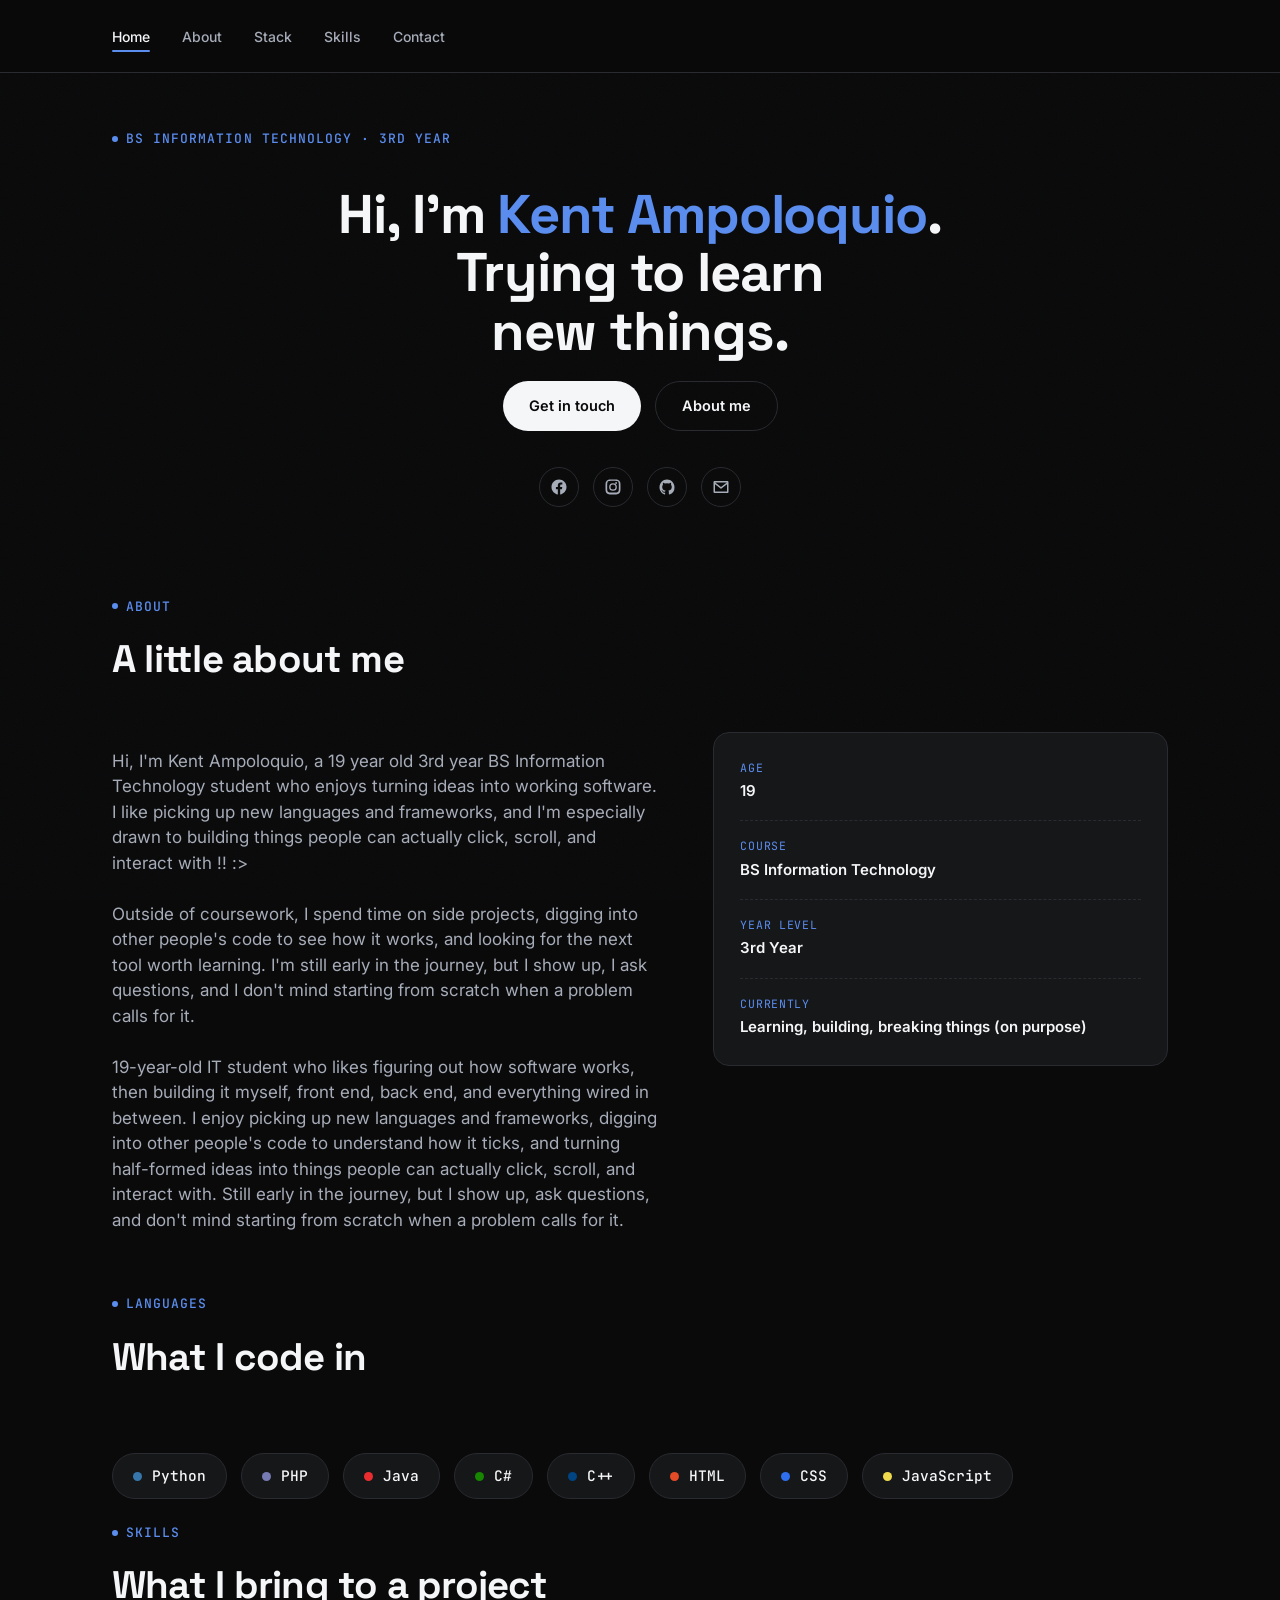
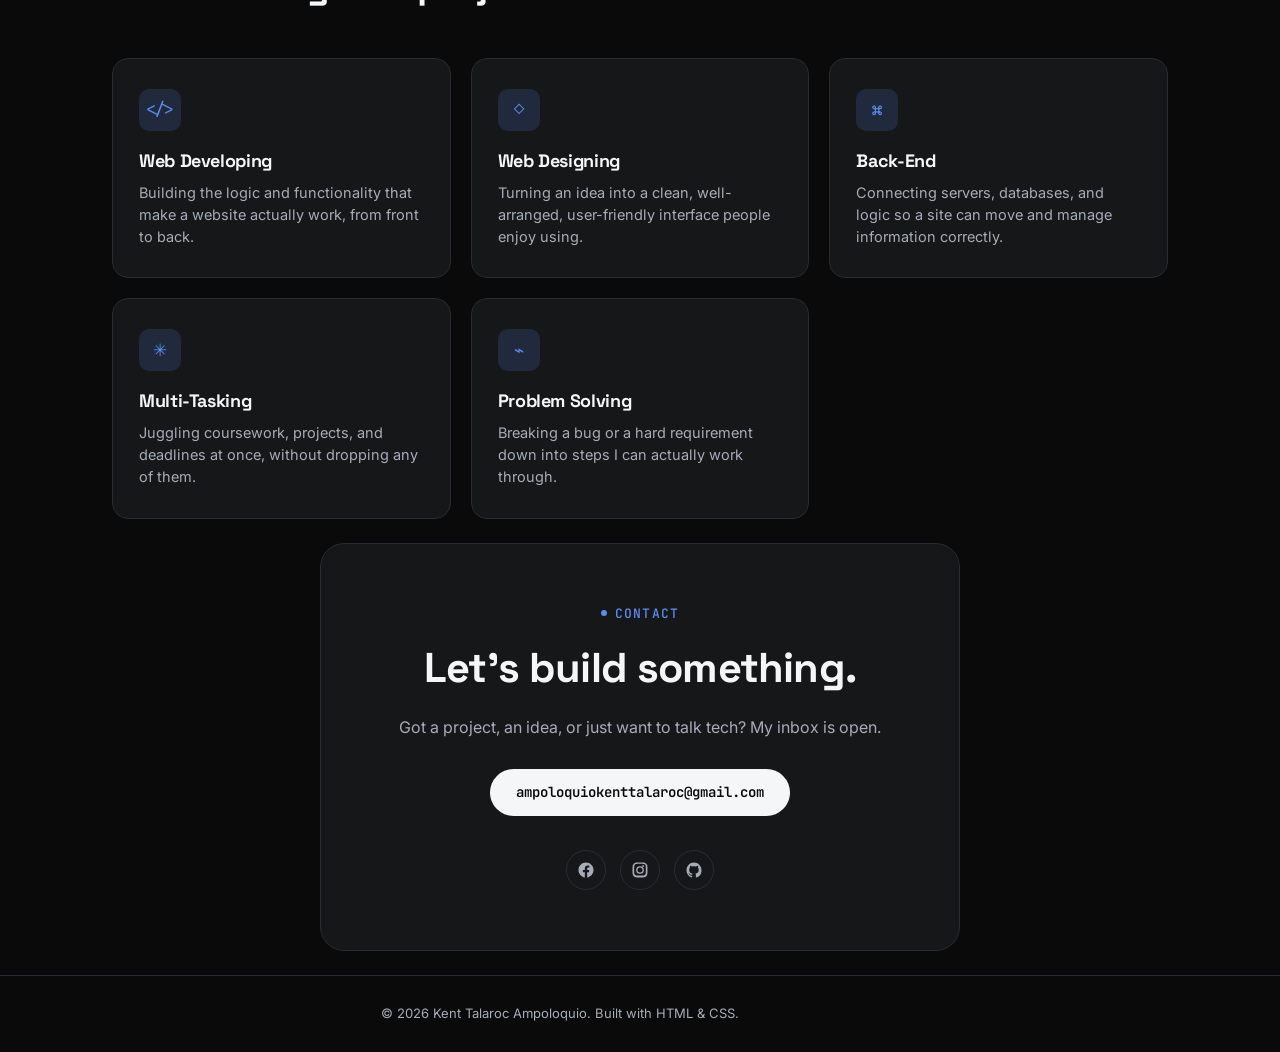
==== index.html @ 151f521d "Add files via upload" ====
<!doctype html>  
<html lang="en">
  <head>
    <meta charset="UTF-8" />
    <meta name="viewport" content="width=device-width, initial-scale=1.0" />
    <title>Portfolio</title>
    <link rel="preconnect" href="https://fonts.googleapis.com" />
    <link rel="preconnect" href="https://fonts.gstatic.com" crossorigin />
    <link
      href="https://fonts.googleapis.com/css2?family=Space+Grotesk:wght@400;500;600;700&family=Inter:wght@400;500;600&family=JetBrains+Mono:wght@400;500;600&display=swap"
      rel="stylesheet"
    />
    <link rel="stylesheet" href="styles.css"/>
  </head>
  <body>
    <div class="noise-overlay"></div>

    <header class="site-header">
      <nav class="nav container">
        <ul class="nav-links">
          <li><a href="#home">Home</a></li>
          <li><a href="#about">About</a></li>
          <li><a href="#stack">Stack</a></li>
          <li><a href="#skills">Skills</a></li>
          <li><a href="#contact">Contact</a></li>
        </ul>
      </nav>
    </header>

    <main>
      <section id="home" class="hero container">
        <p class="eyebrow hero-eyebrow">
          <span class="dot"></span> BS Information Technology · 3rd Year
        </p>
        <div class="hero-text reveal">
          <h1>
            Hi, I'm <span class="accent">Kent Ampoloquio</span>.<br />Trying to
            learn<br />new things.
          </h1>
          <div class="hero-actions">
            <a href="#contact" class="btn btn-primary">Get in touch</a>
            <a href="#about" class="btn btn-ghost">About me</a>
          </div>

          <div class="social-row">
            <a
              href="https://www.facebook.com/kent.talaroc.ampoloquio"
              target="_blank"
              rel="noopener"
              aria-label="Facebook"
              class="social-icon"
            >
              <svg viewBox="0 0 24 24" fill="currentColor">
                <path
                  d="M22 12.06C22 6.5 17.52 2 12 2S2 6.5 2 12.06c0 5.02 3.66 9.18 8.44 9.94v-7.03H7.9v-2.91h2.54V9.85c0-2.51 1.49-3.9 3.77-3.9 1.09 0 2.24.2 2.24.2v2.46h-1.26c-1.24 0-1.63.78-1.63 1.57v1.88h2.78l-.45 2.91h-2.33V22c4.78-.76 8.44-4.92 8.44-9.94z"
                />
              </svg>
            </a>
            <a
              href="https://www.instagram.com/ryuu_kxn/"
              target="_blank"
              rel="noopener"
              aria-label="Instagram"
              class="social-icon"
            >
              <svg viewBox="0 0 24 24" fill="currentColor">
                <path
                  d="M12 2c2.72 0 3.06.01 4.12.06 1.06.05 1.79.22 2.43.47.65.25 1.2.6 1.75 1.15.5.5.85 1.05 1.15 1.75.25.64.42 1.37.47 2.43.05 1.06.06 1.4.06 4.12s-.01 3.06-.06 4.12c-.05 1.06-.22 1.79-.47 2.43a4.9 4.9 0 01-1.15 1.75 4.9 4.9 0 01-1.75 1.15c-.64.25-1.37.42-2.43.47-1.06.05-1.4.06-4.12.06s-3.06-.01-4.12-.06c-1.06-.05-1.79-.22-2.43-.47a4.9 4.9 0 01-1.75-1.15 4.9 4.9 0 01-1.15-1.75c-.25-.64-.42-1.37-.47-2.43C2.01 15.06 2 14.72 2 12s.01-3.06.06-4.12c.05-1.06.22-1.79.47-2.43.25-.65.6-1.2 1.15-1.75A4.9 4.9 0 015.43 2.55c.64-.25 1.37-.42 2.43-.47C8.94 2.01 9.28 2 12 2zm0 1.8c-2.67 0-2.99.01-4.04.06-.87.04-1.34.18-1.65.3-.42.16-.72.36-1.03.67-.31.31-.51.61-.67 1.03-.12.31-.26.78-.3 1.65-.05 1.05-.06 1.37-.06 4.04s.01 2.99.06 4.04c.04.87.18 1.34.3 1.65.16.42.36.72.67 1.03.31.31.61.51 1.03.67.31.12.78.26 1.65.3 1.05.05 1.37.06 4.04.06s2.99-.01 4.04-.06c.87-.04 1.34-.18 1.65-.3.42-.16.72-.36 1.03-.67.31-.31.51-.61.67-1.03.12-.31.26-.78.3-1.65.05-1.05.06-1.37.06-4.04s-.01-2.99-.06-4.04c-.04-.87-.18-1.34-.3-1.65a2.78 2.78 0 00-.67-1.03 2.78 2.78 0 00-1.03-.67c-.31-.12-.78-.26-1.65-.3-1.05-.05-1.37-.06-4.04-.06zm0 3.05a5.15 5.15 0 110 10.3 5.15 5.15 0 010-10.3zm0 1.8a3.35 3.35 0 100 6.7 3.35 3.35 0 000-6.7zm5.35-1.99a1.2 1.2 0 11-2.4 0 1.2 1.2 0 012.4 0z"
                />
              </svg>
            </a>
            <a
              href="https://github.com/Kenttalarocampoloquio"
              target="_blank"
              rel="noopener"
              aria-label="GitHub"
              class="social-icon"
            >
              <svg viewBox="0 0 24 24" fill="currentColor">
                <path
                  d="M12 2C6.48 2 2 6.58 2 12.25c0 4.53 2.87 8.37 6.84 9.73.5.1.68-.22.68-.5 0-.24-.01-1.05-.01-1.9-2.78.62-3.37-1.21-3.37-1.21-.45-1.18-1.11-1.5-1.11-1.5-.9-.63.07-.62.07-.62 1 .07 1.53 1.05 1.53 1.05.89 1.56 2.34 1.11 2.91.85.09-.66.35-1.11.63-1.37-2.22-.26-4.56-1.14-4.56-5.06 0-1.12.39-2.03 1.03-2.74-.1-.26-.45-1.31.1-2.73 0 0 .84-.27 2.75 1.05a9.3 9.3 0 015 0c1.91-1.32 2.75-1.05 2.75-1.05.55 1.42.2 2.47.1 2.73.64.71 1.03 1.62 1.03 2.74 0 3.93-2.34 4.79-4.57 5.05.36.32.68.94.68 1.9 0 1.37-.01 2.48-.01 2.81 0 .28.18.61.69.5A10.03 10.03 0 0022 12.25C22 6.58 17.52 2 12 2z"
                />
              </svg>
            </a>
            <a
              href="mailto:ampoloquiokenttalaroc@gmail.com"
              aria-label="Email"
              class="social-icon"
            >
              <svg viewBox="0 0 24 24" fill="currentColor">
                <path
                  d="M2 5.5C2 4.67 2.67 4 3.5 4h17c.83 0 1.5.67 1.5 1.5v13c0 .83-.67 1.5-1.5 1.5h-17A1.5 1.5 0 012 18.5v-13zm2.2.5l7.8 5.98L19.8 6H4.2zM20 8.3l-7.4 5.68a1 1 0 01-1.2 0L4 8.3V18h16V8.3z"
                />
              </svg>
            </a>
          </div>
        </div>

      </section>
      <section id="about" class="about container">
        <div class="section-head reveal">
          <p class="eyebrow"><span class="dot"></span> About</p>
          <h2>A little about me</h2>
        </div>
        <div class="about-grid">
          <p class="about-text reveal">
            Hi, I'm Kent Ampoloquio, a 19 year old 3rd year BS Information
            Technology student who enjoys turning ideas into working software. I
            like picking up new languages and frameworks, and I'm especially
            drawn to building things people can actually click, scroll, and
            interact with !! :>
            <br /><br />
            Outside of coursework, I spend time on side projects, digging into
            other people's code to see how it works, and looking for the next
            tool worth learning. I'm still early in the journey, but I show up,
            I ask questions, and I don't mind starting from scratch when a
            problem calls for it.
            <br /><br />
            19-year-old IT student who likes figuring out how software
            works, then building it myself, front end, back end, and
            everything wired in between. I enjoy picking up new languages
            and frameworks, digging into other people's code to understand
            how it ticks, and turning half-formed ideas into things people
            can actually click, scroll, and interact with. Still early in
            the journey, but I show up, ask questions, and don't mind
            starting from scratch when a problem calls for it.
          </p>
          <div class="about-facts reveal" style="--delay: 0.1s">
            <div class="fact">
              <span class="fact-label">Age</span>
              <span class="fact-value">19</span>
            </div>
            <div class="fact">
              <span class="fact-label">Course</span>
              <span class="fact-value">BS Information Technology</span>
            </div>
            <div class="fact">
              <span class="fact-label">Year level</span>
              <span class="fact-value">3rd Year</span>
            </div>
            <div class="fact">
              <span class="fact-label">Currently</span>
              <span class="fact-value"
                >Learning, building, breaking things (on purpose)</span
              >
            </div>
          </div>
        </div>
      </section>
      <section id="stack" class="stack container">
        <div class="section-head reveal"><br>
          <p class="eyebrow"><span class="dot"></span> Languages</p>
          <h2>What I code in</h2><br>
        </div>
        <div class="tag-grid reveal">
          <span class="lang-tag" style="--lc: #3776ab"><i></i>Python</span>
          <span class="lang-tag" style="--lc: #777bb4"><i></i>PHP</span>
          <span class="lang-tag" style="--lc: #ea2d2e"><i></i>Java</span>
          <span class="lang-tag" style="--lc: #178600"><i></i>C#</span>
          <span class="lang-tag" style="--lc: #004482"><i></i>C++</span>
          <span class="lang-tag" style="--lc: #e34c26"><i></i>HTML</span>
          <span class="lang-tag" style="--lc: #2f6fed"><i></i>CSS</span>
          <span class="lang-tag" style="--lc: #f0db4f"><i></i>JavaScript</span>
        </div>
        <br />
      </section>
      <section id="skills" class="skills container">
        <div class="section-head reveal">
          <p class="eyebrow"><span class="dot"></span> Skills</p>
          <h2>What I bring to a project</h2>
        </div>
        <div class="skills-grid">
          <div class="skill-card reveal">
            <span class="skill-tag">&lt;/&gt;</span>
            <h3>Web Developing</h3>
            <p>
              Building the logic and functionality that make a website actually
              work, from front to back.
            </p>
          </div>
          <div class="skill-card reveal" style="--delay: 0.05s">
            <span class="skill-tag">◇</span>
            <h3>Web Designing</h3>
            <p>
              Turning an idea into a clean, well-arranged, user-friendly
              interface people enjoy using.
            </p>
          </div>
          <div class="skill-card reveal" style="--delay: 0.1s">
            <span class="skill-tag">⌘</span>
            <h3>Back-End</h3>
            <p>
              Connecting servers, databases, and logic so a site can move and
              manage information correctly.
            </p>
          </div>
          <div class="skill-card reveal" style="--delay: 0.15s">
            <span class="skill-tag">✳</span>
            <h3>Multi-Tasking</h3>
            <p>
              Juggling coursework, projects, and deadlines at once, without
              dropping any of them.
            </p>
          </div>
          <div class="skill-card reveal" style="--delay: 0.2s">
            <span class="skill-tag">⌁</span>
            <h3>Problem Solving</h3>
            <p>
              Breaking a bug or a hard requirement down into steps I can
              actually work through.
            </p>
          </div>
        </div>
      </section>
      <br />
      <section id="contact" class="contact container">
        <div class="contact-card reveal">
          <p class="eyebrow"><span class="dot"></span> Contact</p>
          <h2>Let's build something.</h2>
          <p class="contact-sub">
            Got a project, an idea, or just want to talk tech? My inbox is open.
          </p>
          <a
            href="mailto:ampoloquiokenttalaroc@gmail.com"
            class="btn btn-primary email-btn"
            >ampoloquiokenttalaroc@gmail.com</a
          >
          <div class="social-row center">
            <a
              href="https://www.facebook.com/kent.talaroc.ampoloquio"
              target="_blank"
              rel="noopener"
              aria-label="Facebook"
              class="social-icon"
            >
              <svg viewBox="0 0 24 24" fill="currentColor">
                <path
                  d="M22 12.06C22 6.5 17.52 2 12 2S2 6.5 2 12.06c0 5.02 3.66 9.18 8.44 9.94v-7.03H7.9v-2.91h2.54V9.85c0-2.51 1.49-3.9 3.77-3.9 1.09 0 2.24.2 2.24.2v2.46h-1.26c-1.24 0-1.63.78-1.63 1.57v1.88h2.78l-.45 2.91h-2.33V22c4.78-.76 8.44-4.92 8.44-9.94z"
                />
              </svg>
            </a>
            <a
              href="https://www.instagram.com/ryuu_kxn/"
              target="_blank"
              rel="noopener"
              aria-label="Instagram"
              class="social-icon"
            >
              <svg viewBox="0 0 24 24" fill="currentColor">
                <path
                  d="M12 2c2.72 0 3.06.01 4.12.06 1.06.05 1.79.22 2.43.47.65.25 1.2.6 1.75 1.15.5.5.85 1.05 1.15 1.75.25.64.42 1.37.47 2.43.05 1.06.06 1.4.06 4.12s-.01 3.06-.06 4.12c-.05 1.06-.22 1.79-.47 2.43a4.9 4.9 0 01-1.15 1.75 4.9 4.9 0 01-1.75 1.15c-.64.25-1.37.42-2.43.47-1.06.05-1.4.06-4.12.06s-3.06-.01-4.12-.06c-1.06-.05-1.79-.22-2.43-.47a4.9 4.9 0 01-1.75-1.15 4.9 4.9 0 01-1.15-1.75c-.25-.64-.42-1.37-.47-2.43C2.01 15.06 2 14.72 2 12s.01-3.06.06-4.12c.05-1.06.22-1.79.47-2.43.25-.65.6-1.2 1.15-1.75A4.9 4.9 0 015.43 2.55c.64-.25 1.37-.42 2.43-.47C8.94 2.01 9.28 2 12 2zm0 1.8c-2.67 0-2.99.01-4.04.06-.87.04-1.34.18-1.65.3-.42.16-.72.36-1.03.67-.31.31-.51.61-.67 1.03-.12.31-.26.78-.3 1.65-.05 1.05-.06 1.37-.06 4.04s.01 2.99.06 4.04c.04.87.18 1.34.3 1.65.16.42.36.72.67 1.03.31.31.61.51 1.03.67.31.12.78.26 1.65.3 1.05.05 1.37.06 4.04.06s2.99-.01 4.04-.06c.87-.04 1.34-.18 1.65-.3.42-.16.72-.36 1.03-.67.31-.31.51-.61.67-1.03.12-.31.26-.78.3-1.65.05-1.05.06-1.37.06-4.04s-.01-2.99-.06-4.04c-.04-.87-.18-1.34-.3-1.65a2.78 2.78 0 00-.67-1.03 2.78 2.78 0 00-1.03-.67c-.31-.12-.78-.26-1.65-.3-1.05-.05-1.37-.06-4.04-.06zm0 3.05a5.15 5.15 0 110 10.3 5.15 5.15 0 010-10.3zm0 1.8a3.35 3.35 0 100 6.7 3.35 3.35 0 000-6.7zm5.35-1.99a1.2 1.2 0 11-2.4 0 1.2 1.2 0 012.4 0z"
                />
              </svg>
            </a>
            <a
              href="https://github.com/Kenttalarocampoloquio"
              target="_blank"
              rel="noopener"
              aria-label="GitHub"
              class="social-icon"
            >
              <svg viewBox="0 0 24 24" fill="currentColor">
                <path
                  d="M12 2C6.48 2 2 6.58 2 12.25c0 4.53 2.87 8.37 6.84 9.73.5.1.68-.22.68-.5 0-.24-.01-1.05-.01-1.9-2.78.62-3.37-1.21-3.37-1.21-.45-1.18-1.11-1.5-1.11-1.5-.9-.63.07-.62.07-.62 1 .07 1.53 1.05 1.53 1.05.89 1.56 2.34 1.11 2.91.85.09-.66.35-1.11.63-1.37-2.22-.26-4.56-1.14-4.56-5.06 0-1.12.39-2.03 1.03-2.74-.1-.26-.45-1.31.1-2.73 0 0 .84-.27 2.75 1.05a9.3 9.3 0 015 0c1.91-1.32 2.75-1.05 2.75-1.05.55 1.42.2 2.47.1 2.73.64.71 1.03 1.62 1.03 2.74 0 3.93-2.34 4.79-4.57 5.05.36.32.68.94.68 1.9 0 1.37-.01 2.48-.01 2.81 0 .28.18.61.69.5A10.03 10.03 0 0022 12.25C22 6.58 17.52 2 12 2z"
                />
              </svg>
            </a>
          </div>
        </div>
      </section>
      <br />
    </main>

    <footer class="site-footer">
      <p class="container">
        &copy; 2026 Kent Talaroc Ampoloquio. Built with HTML &amp; CSS.
      </p>
    </footer>
    <script src="function.js"></script>
  </body>
</html>
---- styles.css ----
:root {
  --bg: #0a0a0b;
  --ink: #f5f6f8;
  --muted: #a6acb8;
  --line: #2a2b30;
  --panel: #161719;
  --accent: #5b8def;
  --accent-soft: rgba(91, 141, 239, 0.16);
  --green: #1f9d55;

  --font-display: 'Space Grotesk', sans-serif;
  --font-body: 'Inter', sans-serif;
  --font-mono: 'JetBrains Mono', monospace;

  --max-w: 1120px;
}

* {
  box-sizing: border-box;
}

html {
  scroll-behavior: smooth;
}

body {
  margin: 0;
  background: var(--bg);
  color: var(--ink);
  font-family: var(--font-body);
  line-height: 1.5;
  -webkit-font-smoothing: antialiased;
}

.container {
  max-width: var(--max-w);
  margin: 0 auto;
  padding: 0 32px;
}

img {
  max-width: 100%;
  display: block;
}

a {
  color: inherit;
  text-decoration: none;
}

h1,
h2,
h3 {
  font-family: var(--font-display);
  margin: 0;
  letter-spacing: -0.02em;
}

.accent {
  color: var(--accent);
}

.noise-overlay {
  position: fixed;
  inset: 0;
  pointer-events: none;
  z-index: 0;
  opacity: 0.02;
  background-image: url("data:image/svg+xml,%3Csvg xmlns='http://www.w3.org/2000/svg' width='120' height='120'%3E%3Cfilter id='n'%3E%3CfeTurbulence type='fractalNoise' baseFrequency='0.9' numOctaves='2' stitchTiles='stitch'/%3E%3C/filter%3E%3Crect width='100%25' height='100%25' filter='url(%23n)'/%3E%3C/svg%3E");
}

.eyebrow {
  display: flex;
  align-items: center;
  gap: 8px;
  font-family: var(--font-mono);
  font-size: 13px;
  text-transform: uppercase;
  letter-spacing: 0.08em;
  color: var(--accent);
  margin: 0 0 14px;
  font-weight: 500;
}

.eyebrow .dot {
  width: 6px;
  height: 6px;
  border-radius: 50%;
  background: var(--accent);
  display: inline-block;
}

.reveal {
  opacity: 0;
  transform: translateY(18px);
  transition: opacity .6s ease, transform .6s ease;
  transition-delay: var(--delay, 0s);
}

.reveal.in {
  opacity: 1;
  transform: translateY(0);
}

@media (prefers-reduced-motion: reduce) {
  .reveal {
    opacity: 1;
    transform: none;
    transition: none;
  }

  html {
    scroll-behavior: auto;
  }
}

.site-header {
  position: sticky;
  top: 0;
  z-index: 50;
  background: rgba(10, 10, 11, 0.85);
  backdrop-filter: blur(10px);
  border-bottom: 1px solid var(--line);
}

.nav {
  display: flex;
  align-items: center;
  justify-content: space-between;
  height: 72px;
}

.logo {
  font-family: var(--font-mono);
  font-weight: 600;
  font-size: 18px;
}

.logo-dot {
  color: var(--accent);
}

.nav-links {
  list-style: none;
  display: flex;
  gap: 32px;
  margin: 0;
  padding: 0;
}

.nav-links a {
  font-size: 14px;
  font-weight: 500;
  color: var(--muted);
  position: relative;
  padding: 6px 0;
  transition: color .2s ease;
}

.nav-links a:hover,
.nav-links a.active {
  color: var(--ink);
}

.nav-links a.active::after {
  content: "";
  position: absolute;
  left: 0;
  right: 0;
  bottom: -1px;
  height: 2px;
  background: var(--accent);
  border-radius: 2px;
}

.nav-cta {
  font-family: var(--font-mono);
  font-size: 13px;
  font-weight: 500;
  padding: 9px 18px;
  border: 1px solid var(--ink);
  border-radius: 100px;
  transition: background .2s ease, color .2s ease;
}

.nav-cta:hover {
  background: var(--ink);
  color: var(--bg);
}

@media (max-width: 780px) {
  .nav-links {
    display: none;
  }
}

.hero {
  display: flex;
  flex-direction: column;
  align-items: center;
  text-align: center;
  gap: 22px;
  padding: 56px 32px 90px;
  position: relative;
}

.hero-eyebrow {
  align-self: flex-start;
  text-align: left;
}

.hero .hero-actions,
.hero .social-row {
  justify-content: center;
}

.hero-text h1 {
  font-size: clamp(2.4rem, 5vw, 3.4rem);
  line-height: 1.08;
  margin-bottom: 20px;
}

.hero-sub {
  color: var(--muted);
  font-size: 17px;
  max-width: 460px;
  margin-bottom: 32px;
}

.hero-actions {
  display: flex;
  gap: 14px;
  margin-bottom: 36px;
}

.btn {
  display: inline-flex;
  align-items: center;
  justify-content: center;
  padding: 13px 26px;
  border-radius: 100px;
  font-weight: 600;
  font-size: 14.5px;
  transition: transform .2s ease, box-shadow .2s ease, background .2s ease;
}

.btn-primary {
  background: var(--ink);
  color: var(--bg);
}

.btn-primary:hover {
  transform: translateY(-2px);
  box-shadow: 0 8px 20px rgba(16, 19, 26, 0.18);
}

.btn-ghost {
  border: 1px solid var(--line);
  color: var(--ink);
}

.btn-ghost:hover {
  border-color: var(--ink);
  transform: translateY(-2px);
}

.social-row {
  display: flex;
  gap: 14px;
}

.social-row.center {
  justify-content: center;
  margin-top: 34px;
}

.social-icon {
  width: 40px;
  height: 40px;
  border: 1px solid var(--line);
  border-radius: 50%;
  display: flex;
  align-items: center;
  justify-content: center;
  color: var(--muted);
  transition: all .2s ease;
}

.social-icon svg {
  width: 18px;
  height: 18px;
}

.social-icon:hover {
  color: #fff;
  background: var(--accent);
  border-color: var(--accent);
  transform: translateY(-3px);
}

.hero-visual {
  position: relative;
}

.editor-window {
  background: #1a1b26;
  border-radius: 14px;
  box-shadow: 0 24px 60px -20px rgba(16, 19, 26, 0.35);
  overflow: hidden;
  transform: rotate(1.2deg);
  transition: transform .4s ease;
}

.editor-window:hover {
  transform: rotate(0deg);
}

.editor-titlebar {
  display: flex;
  align-items: center;
  gap: 14px;
  padding: 12px 16px;
  background: #16171f;
  border-bottom: 1px solid #24252f;
}

.dot-group {
  display: flex;
  gap: 7px;
}

.d {
  width: 11px;
  height: 11px;
  border-radius: 50%;
  display: inline-block;
}

.d.red {
  background: #ff5f56;
}

.d.yellow {
  background: #ffbd2e;
}

.d.green {
  background: #27c93f;
}

.editor-tab {
  font-family: var(--font-mono);
  font-size: 12.5px;
  color: #9da4b5;
  background: #1e1f2b;
  padding: 5px 12px;
  border-radius: 6px;
}

.editor-body {
  padding: 22px 22px 26px;
  overflow-x: auto;
}

.editor-body pre {
  margin: 0;
  font-family: var(--font-mono);
  font-size: 13.2px;
  line-height: 1.75;
  color: #d5d8e6;
}

.c-key {
  color: #ff7ab6;
}

.c-var {
  color: #8ec6ff;
}

.c-prop {
  color: #7fd6c0;
}

.c-str {
  color: #ffd479;
}

.c-num {
  color: #c3a2ff;
}

.c-comment {
  color: #6b7189;
  font-style: italic;
}

.cursor-blink {
  color: #7fd6c0;
  animation: blink 1s step-end infinite;
}

@keyframes blink {
  50% {
    opacity: 0;
  }
}

.photo-chip {
  position: absolute;
  bottom: -34px;
  left: -34px;
  width: 96px;
  height: 96px;
  border-radius: 50%;
  overflow: hidden;
  border: 4px solid #fff;
  box-shadow: 0 10px 30px -8px rgba(16, 19, 26, 0.35);
}

.photo-chip img {
  width: 100%;
  height: 100%;
  object-fit: cover;
}

.section-head {
  margin-bottom: 44px;
}

.section-head h2 {
  font-size: clamp(1.8rem, 3.4vw, 2.4rem);
}

section {
  padding: 90px 32px;
}

#stack {
  padding-top: 20px;
}

.about-grid {
  display: grid;
  grid-template-columns: 1.2fr 1fr;
  gap: 56px;
  align-items: start;
}

.about-text {
  font-size: 17px;
  color: var(--muted);
}

.about-facts {
  display: grid;
  gap: 18px;
  background: var(--panel);
  border: 1px solid var(--line);
  border-radius: 16px;
  padding: 26px;
}

.fact {
  display: flex;
  flex-direction: column;
  gap: 4px;
}

.fact+.fact {
  padding-top: 16px;
  border-top: 1px dashed var(--line);
}

.fact-label {
  font-family: var(--font-mono);
  font-size: 11.5px;
  text-transform: uppercase;
  letter-spacing: 0.06em;
  color: var(--accent);
}

.fact-value {
  font-weight: 600;
  font-size: 15px;
}

@media (max-width: 860px) {
  .about-grid {
    grid-template-columns: 1fr;
  }
}

.tag-grid {
  display: flex;
  flex-wrap: wrap;
  gap: 14px;
}

.lang-tag {
  --lc: var(--accent);
  display: inline-flex;
  align-items: center;
  gap: 10px;
  font-family: var(--font-mono);
  font-size: 14.5px;
  font-weight: 500;
  padding: 11px 20px;
  border-radius: 100px;
  border: 1px solid var(--line);
  background: var(--panel);
  transition: border-color .2s ease, transform .2s ease, box-shadow .2s ease;
}

.lang-tag i {
  width: 9px;
  height: 9px;
  border-radius: 50%;
  background: var(--lc);
  display: inline-block;
}

.lang-tag:hover {
  border-color: var(--lc);
  transform: translateY(-3px);
  box-shadow: 0 10px 24px -12px rgba(16, 19, 26, 0.25);
}

.skills-grid {
  display: grid;
  grid-template-columns: repeat(3, 1fr);
  gap: 20px;
}

.skill-card {
  background: var(--panel);
  border: 1px solid var(--line);
  border-radius: 16px;
  padding: 30px 26px;
  transition: transform .25s ease, box-shadow .25s ease, border-color .25s ease;
}

.skill-card:hover {
  transform: translateY(-6px);
  border-color: var(--accent);
  box-shadow: 0 20px 40px -20px rgba(47, 111, 237, 0.25);
}

.skill-tag {
  display: inline-flex;
  align-items: center;
  justify-content: center;
  width: 42px;
  height: 42px;
  border-radius: 10px;
  background: var(--accent-soft);
  color: var(--accent);
  font-family: var(--font-mono);
  font-size: 17px;
  margin-bottom: 16px;
}

.skill-card h3 {
  font-size: 18px;
  margin-bottom: 8px;
}

.skill-card p {
  color: var(--muted);
  font-size: 14.5px;
  margin: 0;
}

@media (max-width: 900px) {
  .skills-grid {
    grid-template-columns: repeat(2, 1fr);
  }
}

@media (max-width: 620px) {
  .skills-grid {
    grid-template-columns: 1fr;
  }
}

.contact-card {
  text-align: center;
  max-width: 640px;
  margin: 0 auto;
  padding: 60px 40px;
  background: var(--panel);
  border: 1px solid var(--line);
  border-radius: 24px;
}

.contact-card .eyebrow {
  justify-content: center;
}

.contact-card h2 {
  font-size: clamp(1.9rem, 4vw, 2.6rem);
  margin-bottom: 14px;
}

.contact-sub {
  color: var(--muted);
  margin-bottom: 30px;
}

.email-btn {
  font-family: var(--font-mono);
  font-size: 14px;
}

.site-footer {
  border-top: 1px solid var(--line);
  padding: 28px 0;
}

.site-footer p {
  margin: 0;
  font-size: 13px;
  color: var(--muted);
  text-align: center;
}
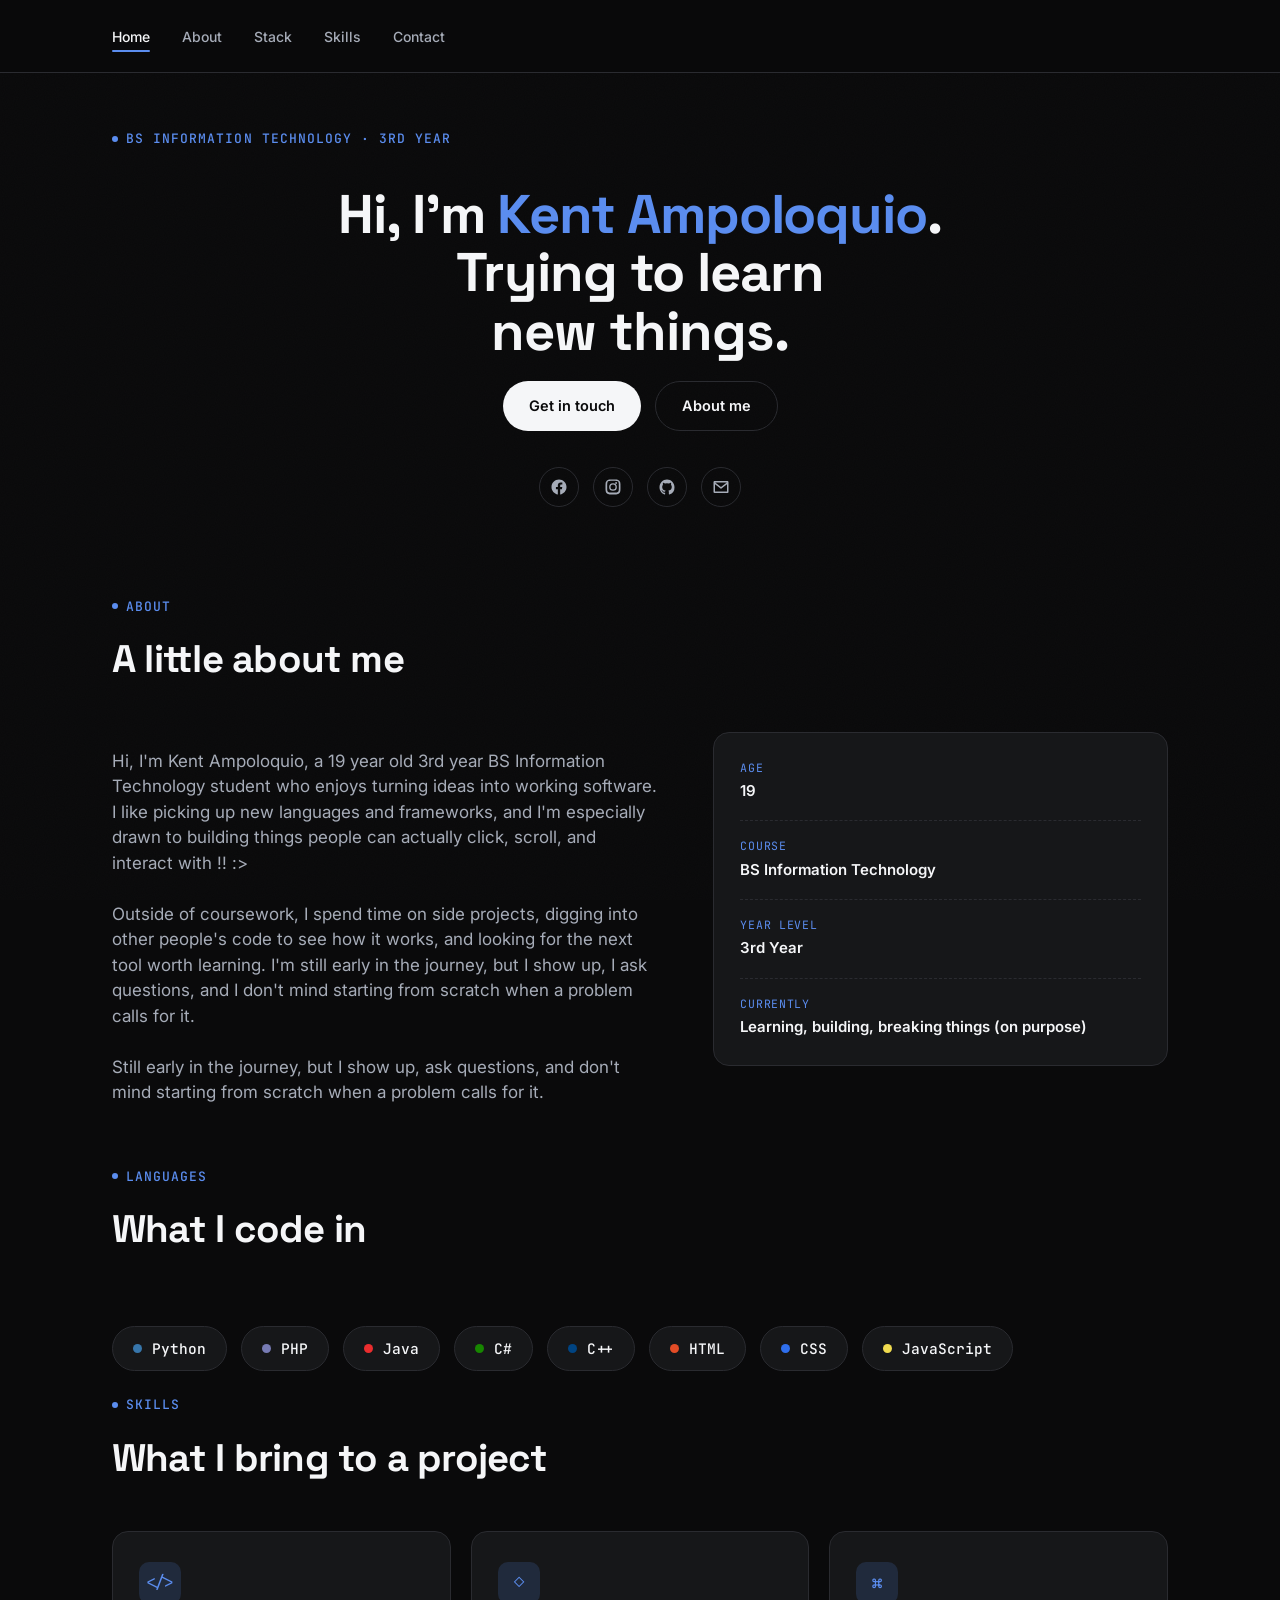
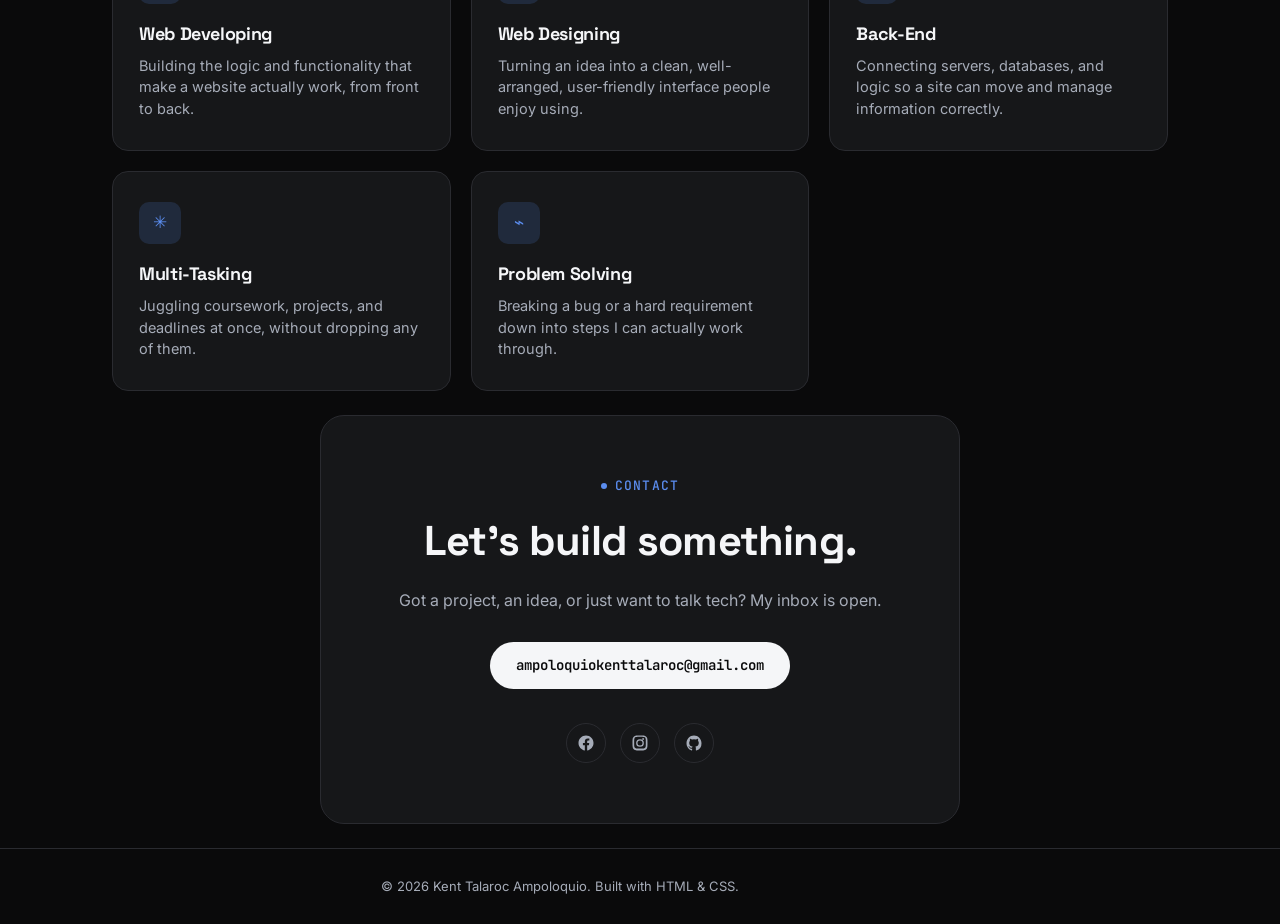
==== commit 688640a3: "Add files via upload" ====
--- a/index.html
+++ b/index.html
@@ -116,12 +116,7 @@
             I ask questions, and I don't mind starting from scratch when a
             problem calls for it.
             <br /><br />
-            19-year-old IT student who likes figuring out how software
-            works, then building it myself, front end, back end, and
-            everything wired in between. I enjoy picking up new languages
-            and frameworks, digging into other people's code to understand
-            how it ticks, and turning half-formed ideas into things people
-            can actually click, scroll, and interact with. Still early in
+            Still early in
             the journey, but I show up, ask questions, and don't mind
             starting from scratch when a problem calls for it.
           </p>
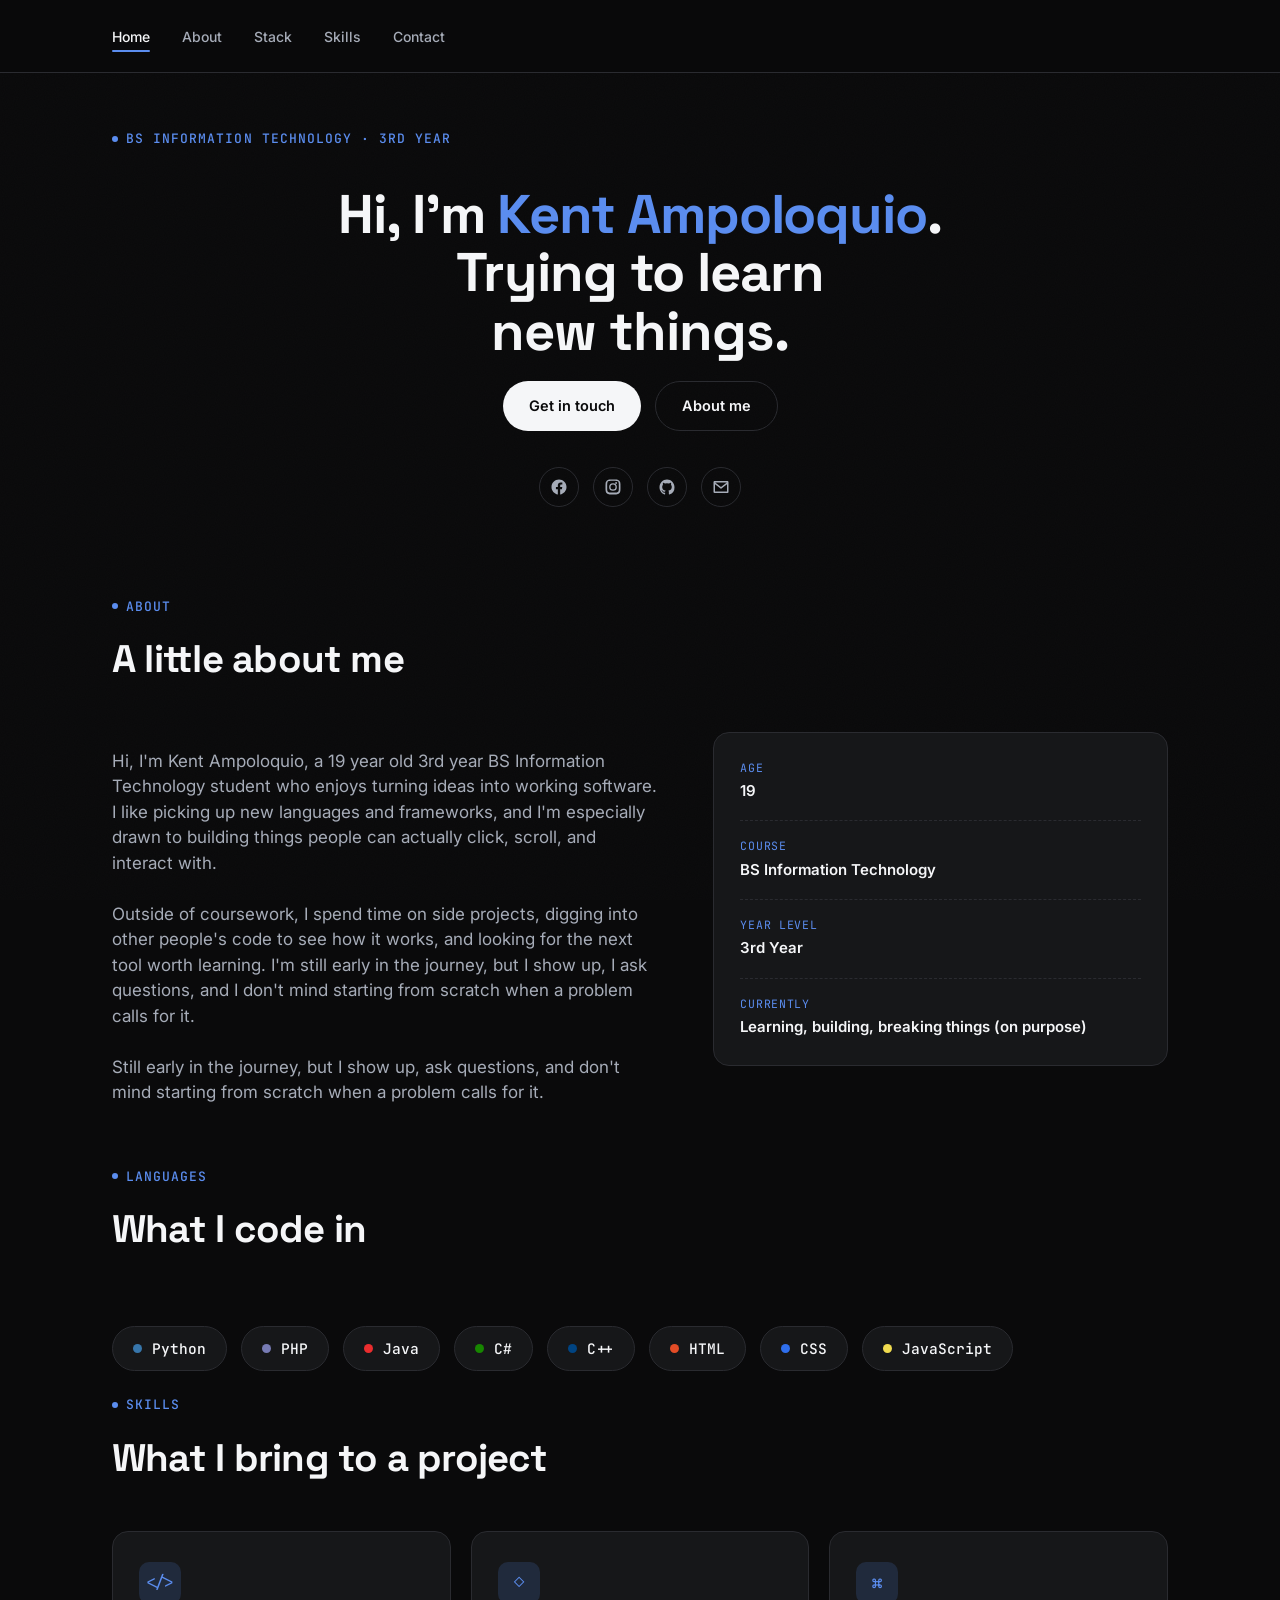
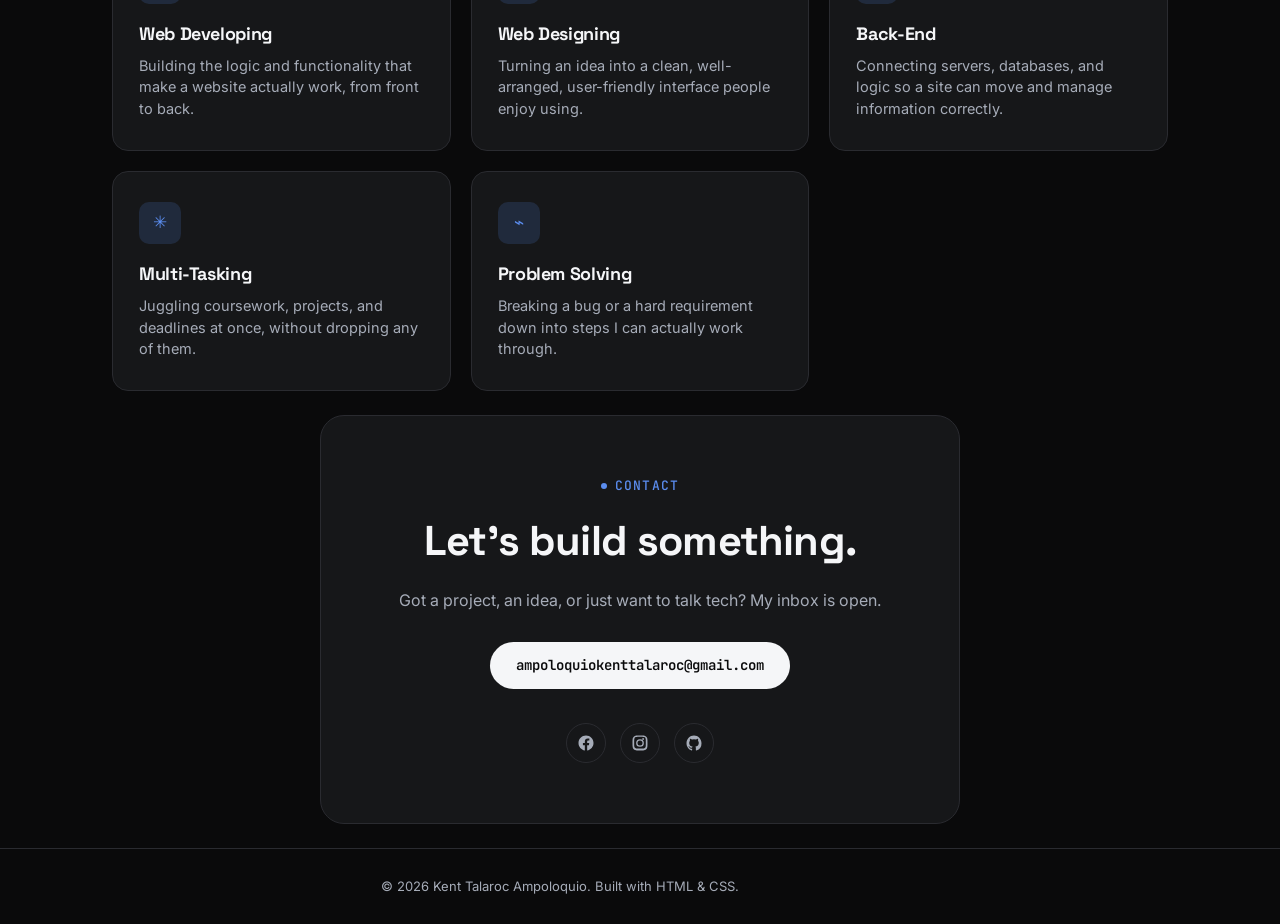
==== commit 3fbd451a: "Add files via upload" ====
--- a/index.html
+++ b/index.html
@@ -108,7 +108,7 @@
             Technology student who enjoys turning ideas into working software. I
             like picking up new languages and frameworks, and I'm especially
             drawn to building things people can actually click, scroll, and
-            interact with !! :>
+            interact with.
             <br /><br />
             Outside of coursework, I spend time on side projects, digging into
             other people's code to see how it works, and looking for the next
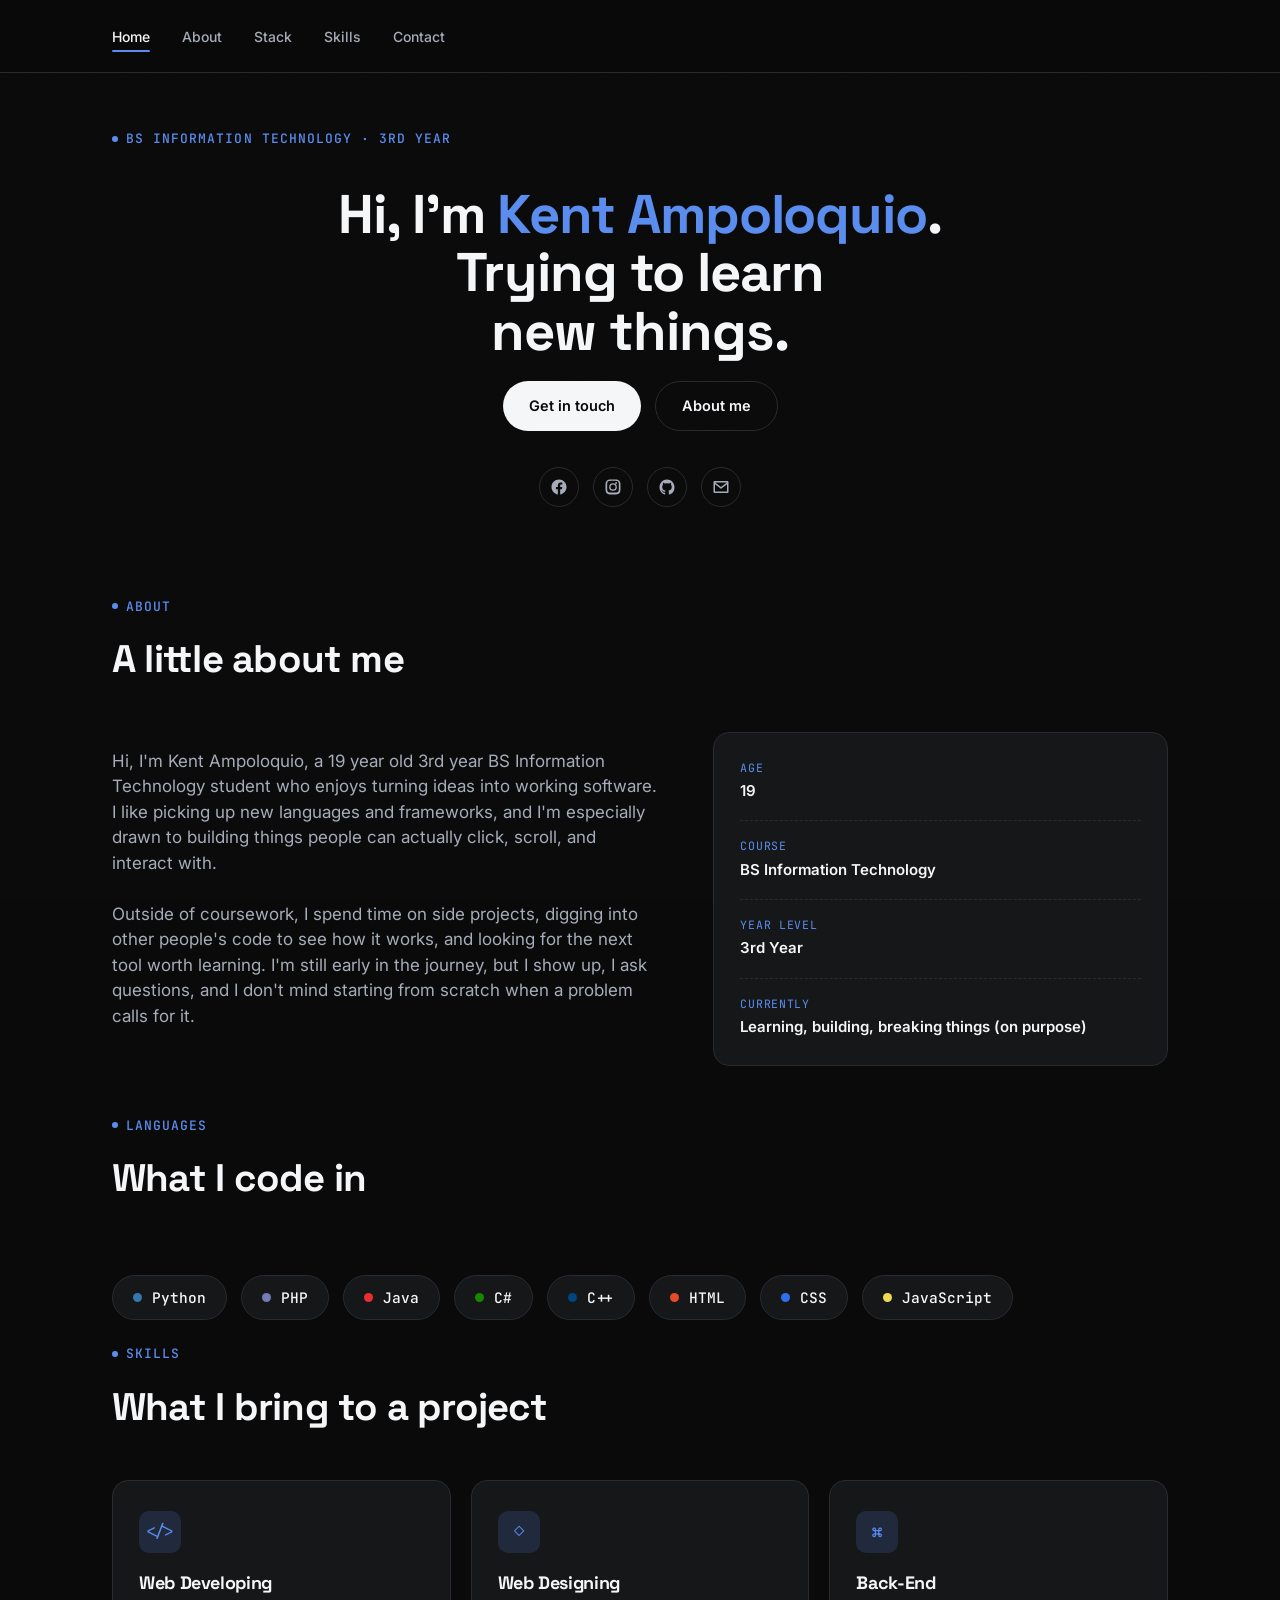
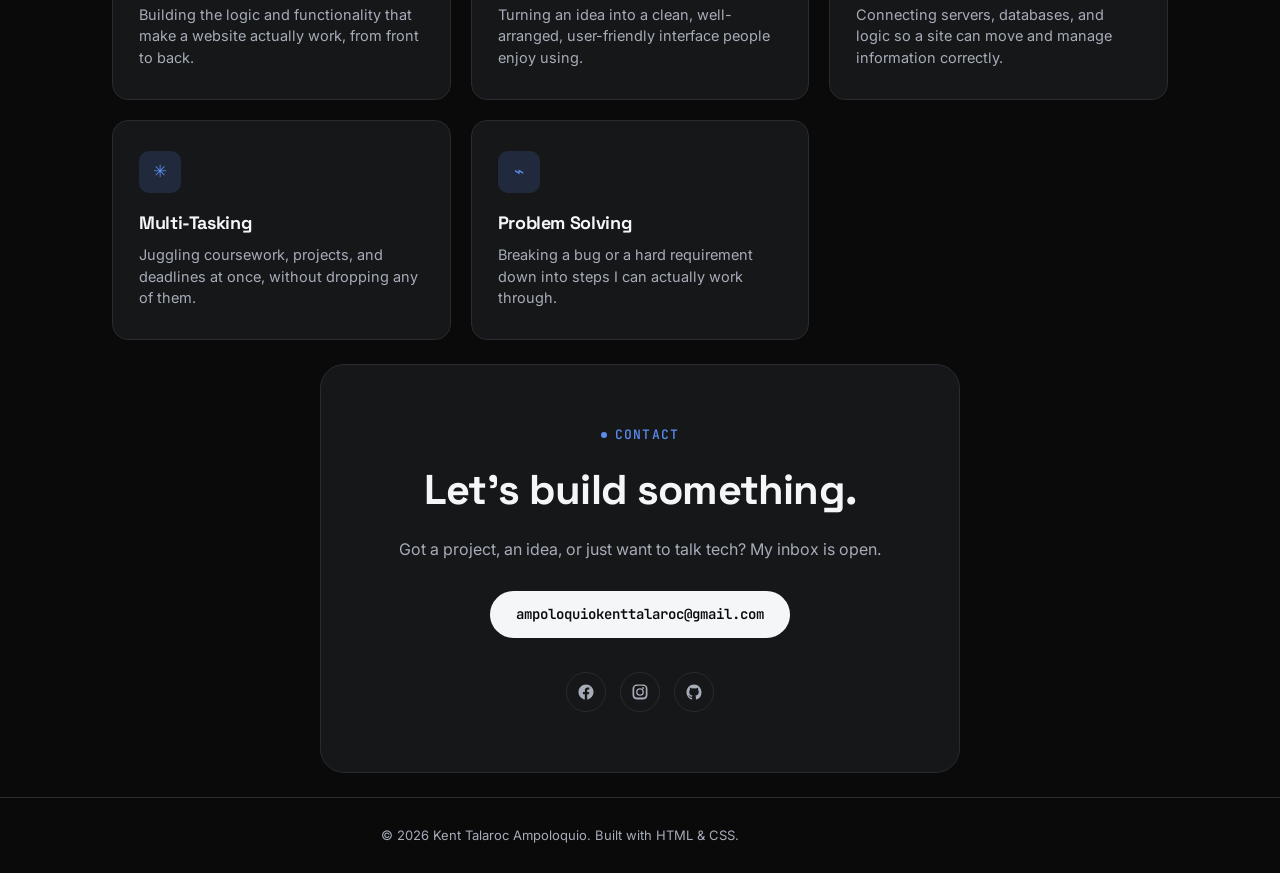
==== commit 99a04137: "Add files via upload" ====
--- a/index.html
+++ b/index.html
@@ -116,9 +116,6 @@
             I ask questions, and I don't mind starting from scratch when a
             problem calls for it.
             <br /><br />
-            Still early in
-            the journey, but I show up, ask questions, and don't mind
-            starting from scratch when a problem calls for it.
           </p>
           <div class="about-facts reveal" style="--delay: 0.1s">
             <div class="fact">
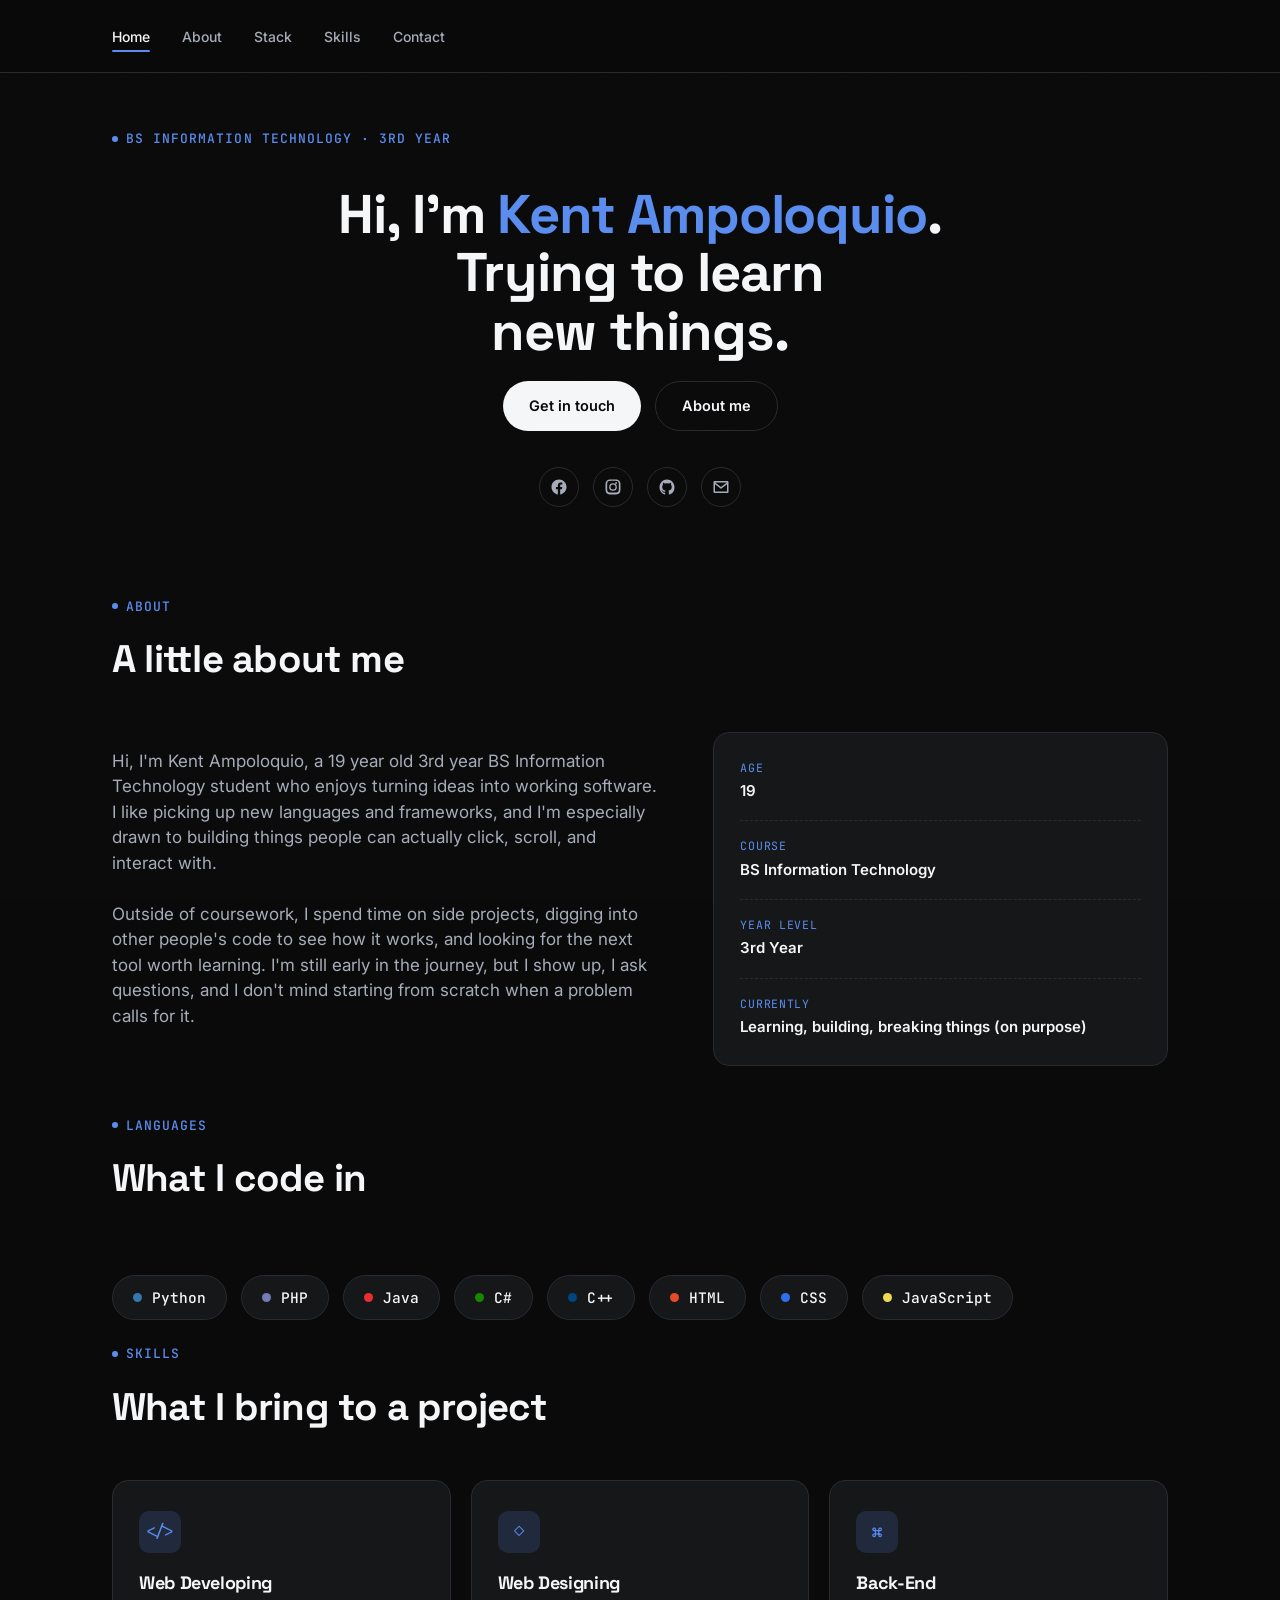
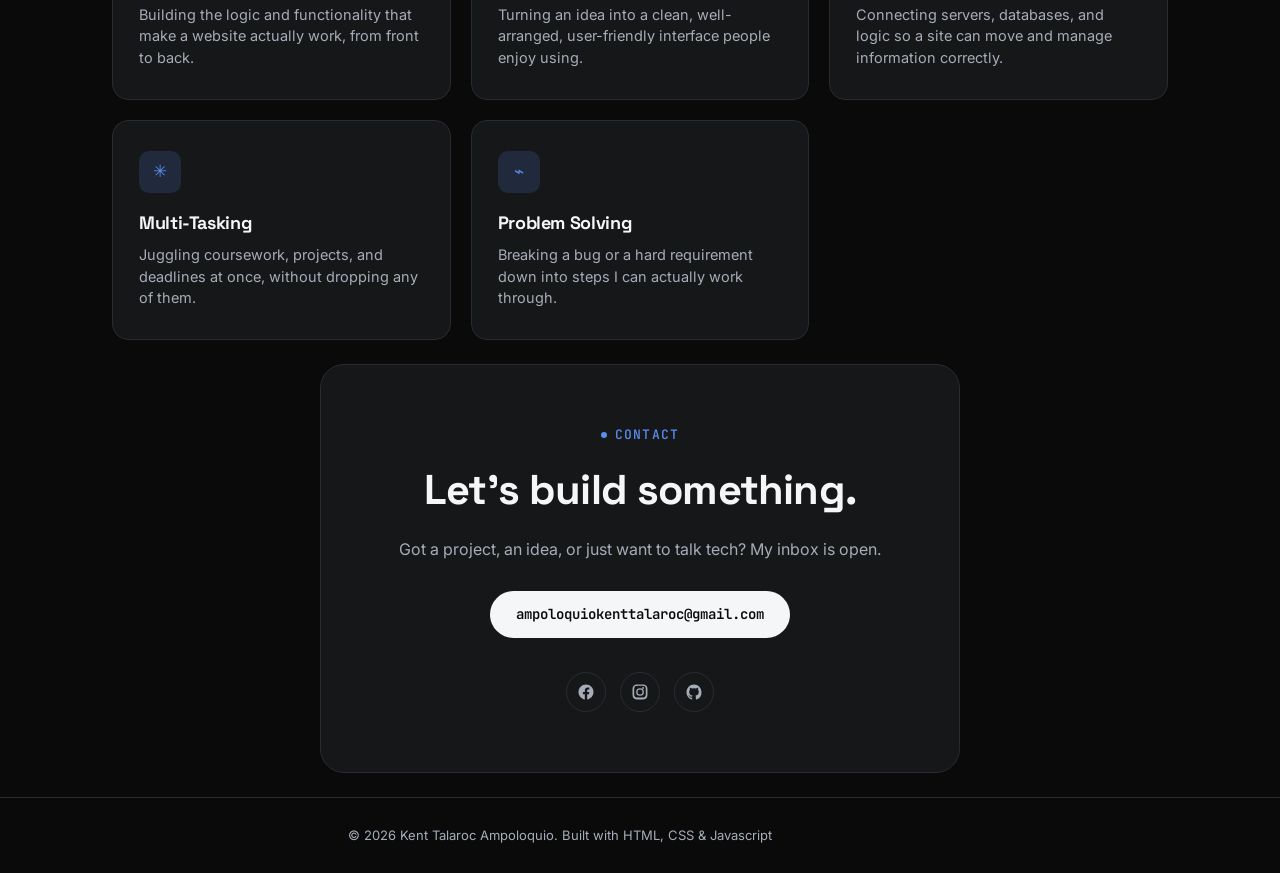
==== commit 94c34f1a: "Add files via upload" ====
--- a/index.html
+++ b/index.html
@@ -265,7 +265,7 @@
 
     <footer class="site-footer">
       <p class="container">
-        &copy; 2026 Kent Talaroc Ampoloquio. Built with HTML &amp; CSS.
+        &copy; 2026 Kent Talaroc Ampoloquio. Built with HTML, CSS &amp; Javascript
       </p>
     </footer>
     <script src="function.js"></script>
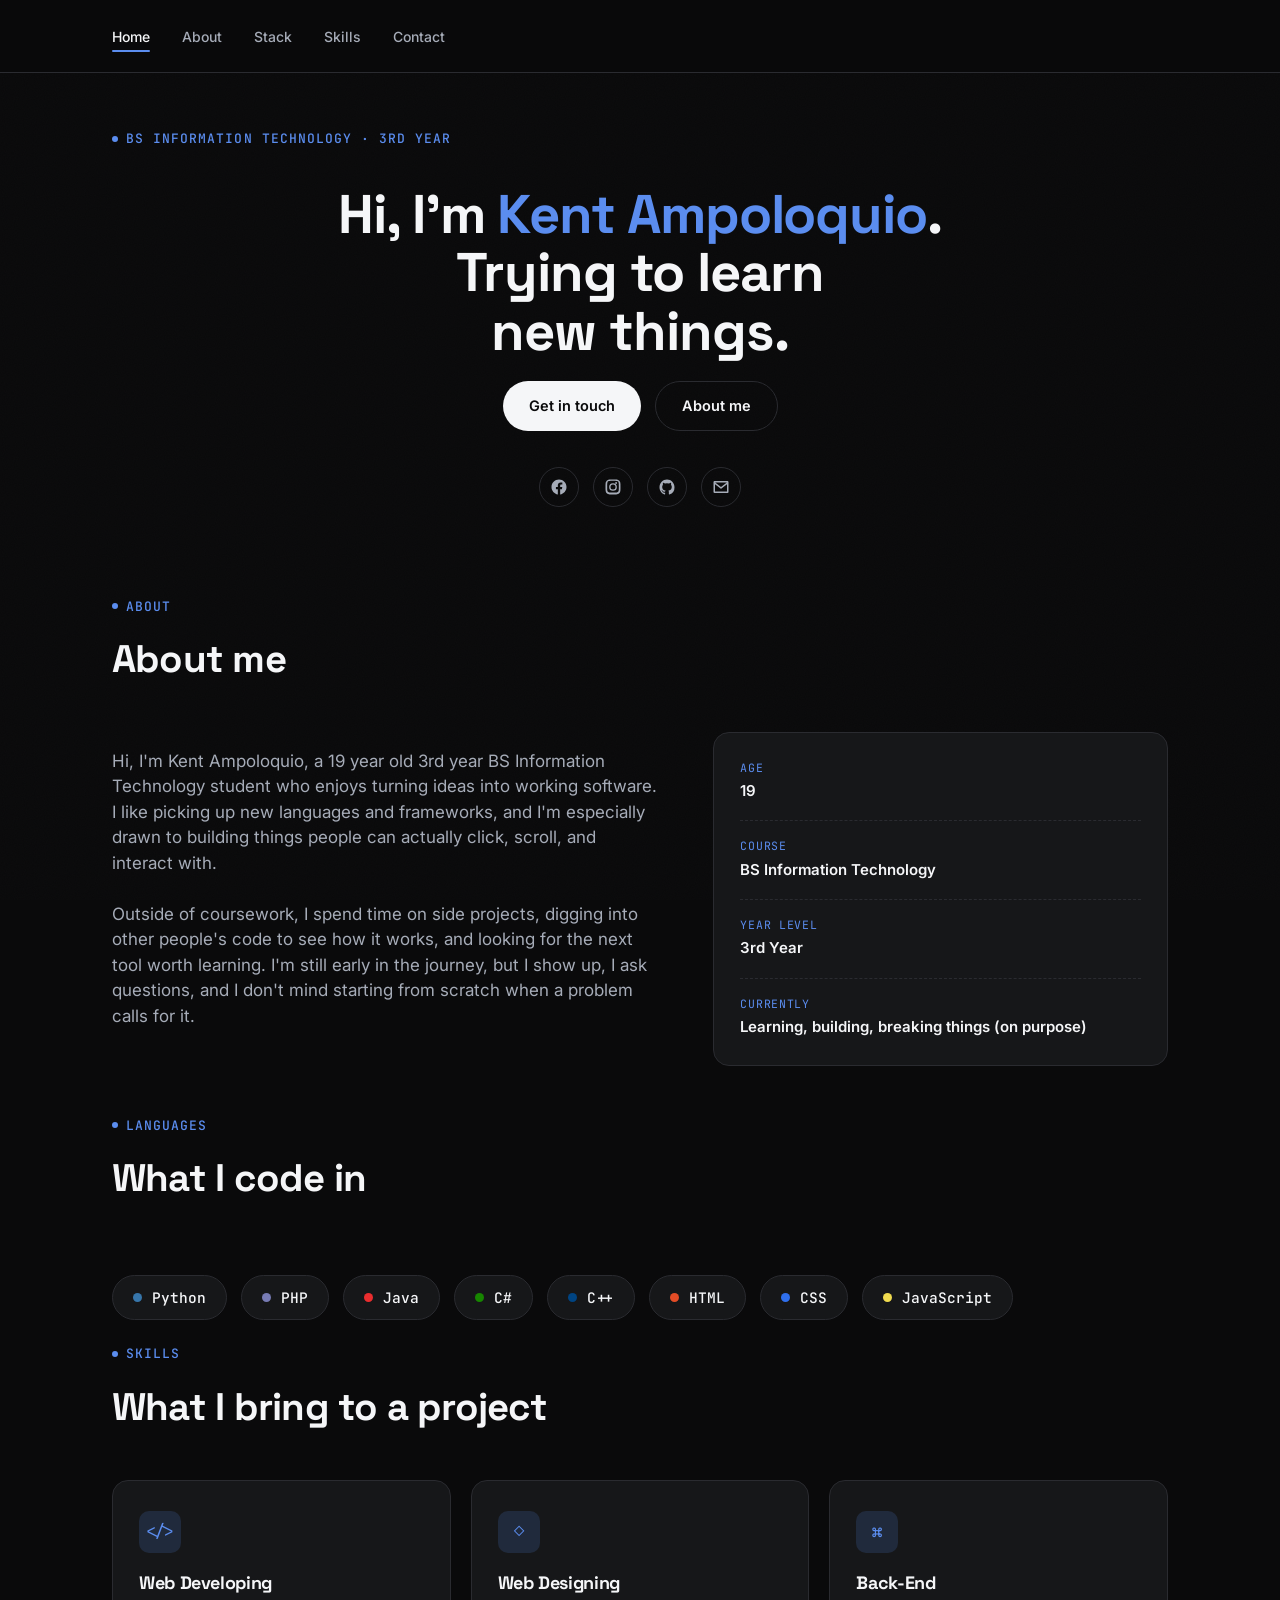
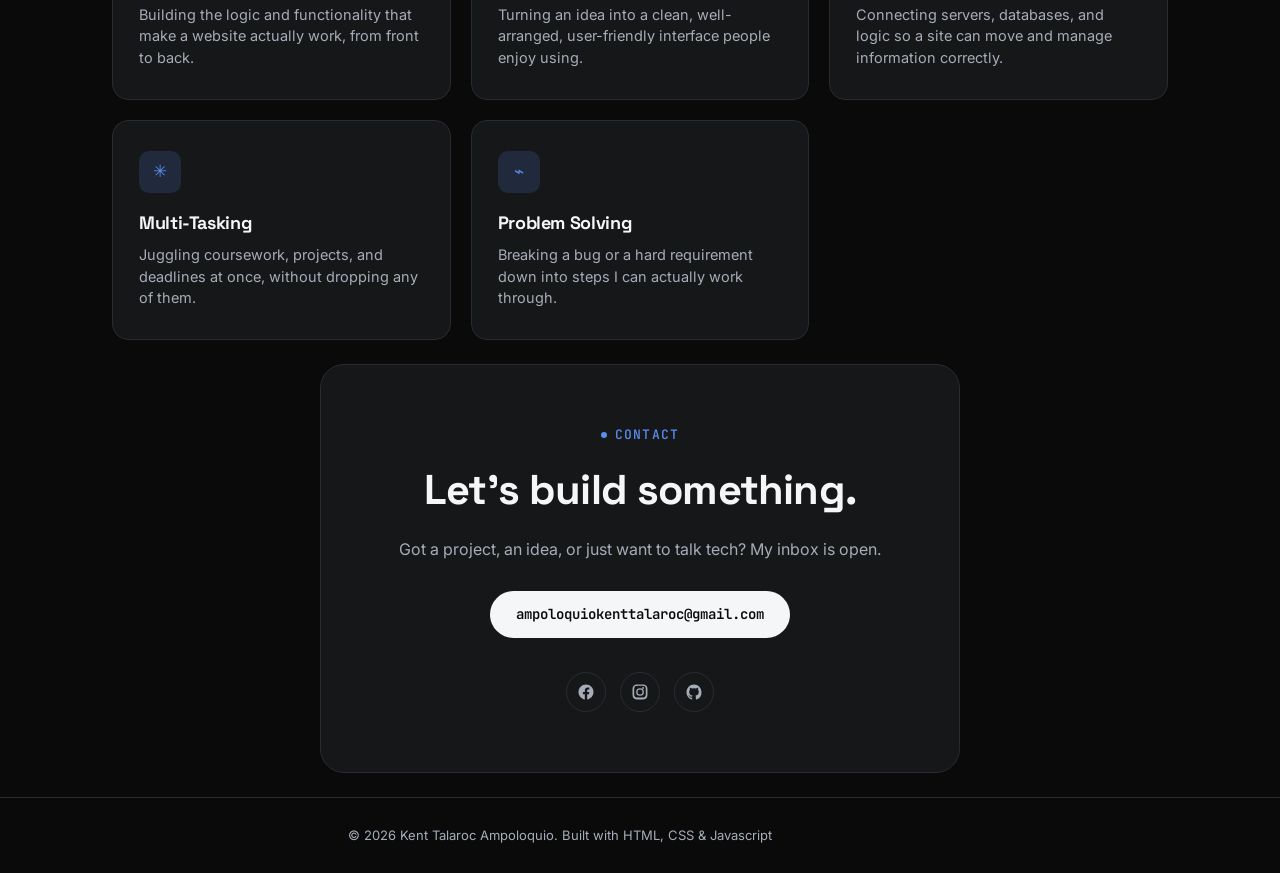
==== commit b91fa046: "Add files via upload" ====
--- a/index.html
+++ b/index.html
@@ -100,7 +100,7 @@
       <section id="about" class="about container">
         <div class="section-head reveal">
           <p class="eyebrow"><span class="dot"></span> About</p>
-          <h2>A little about me</h2>
+          <h2>About me</h2>
         </div>
         <div class="about-grid">
           <p class="about-text reveal">
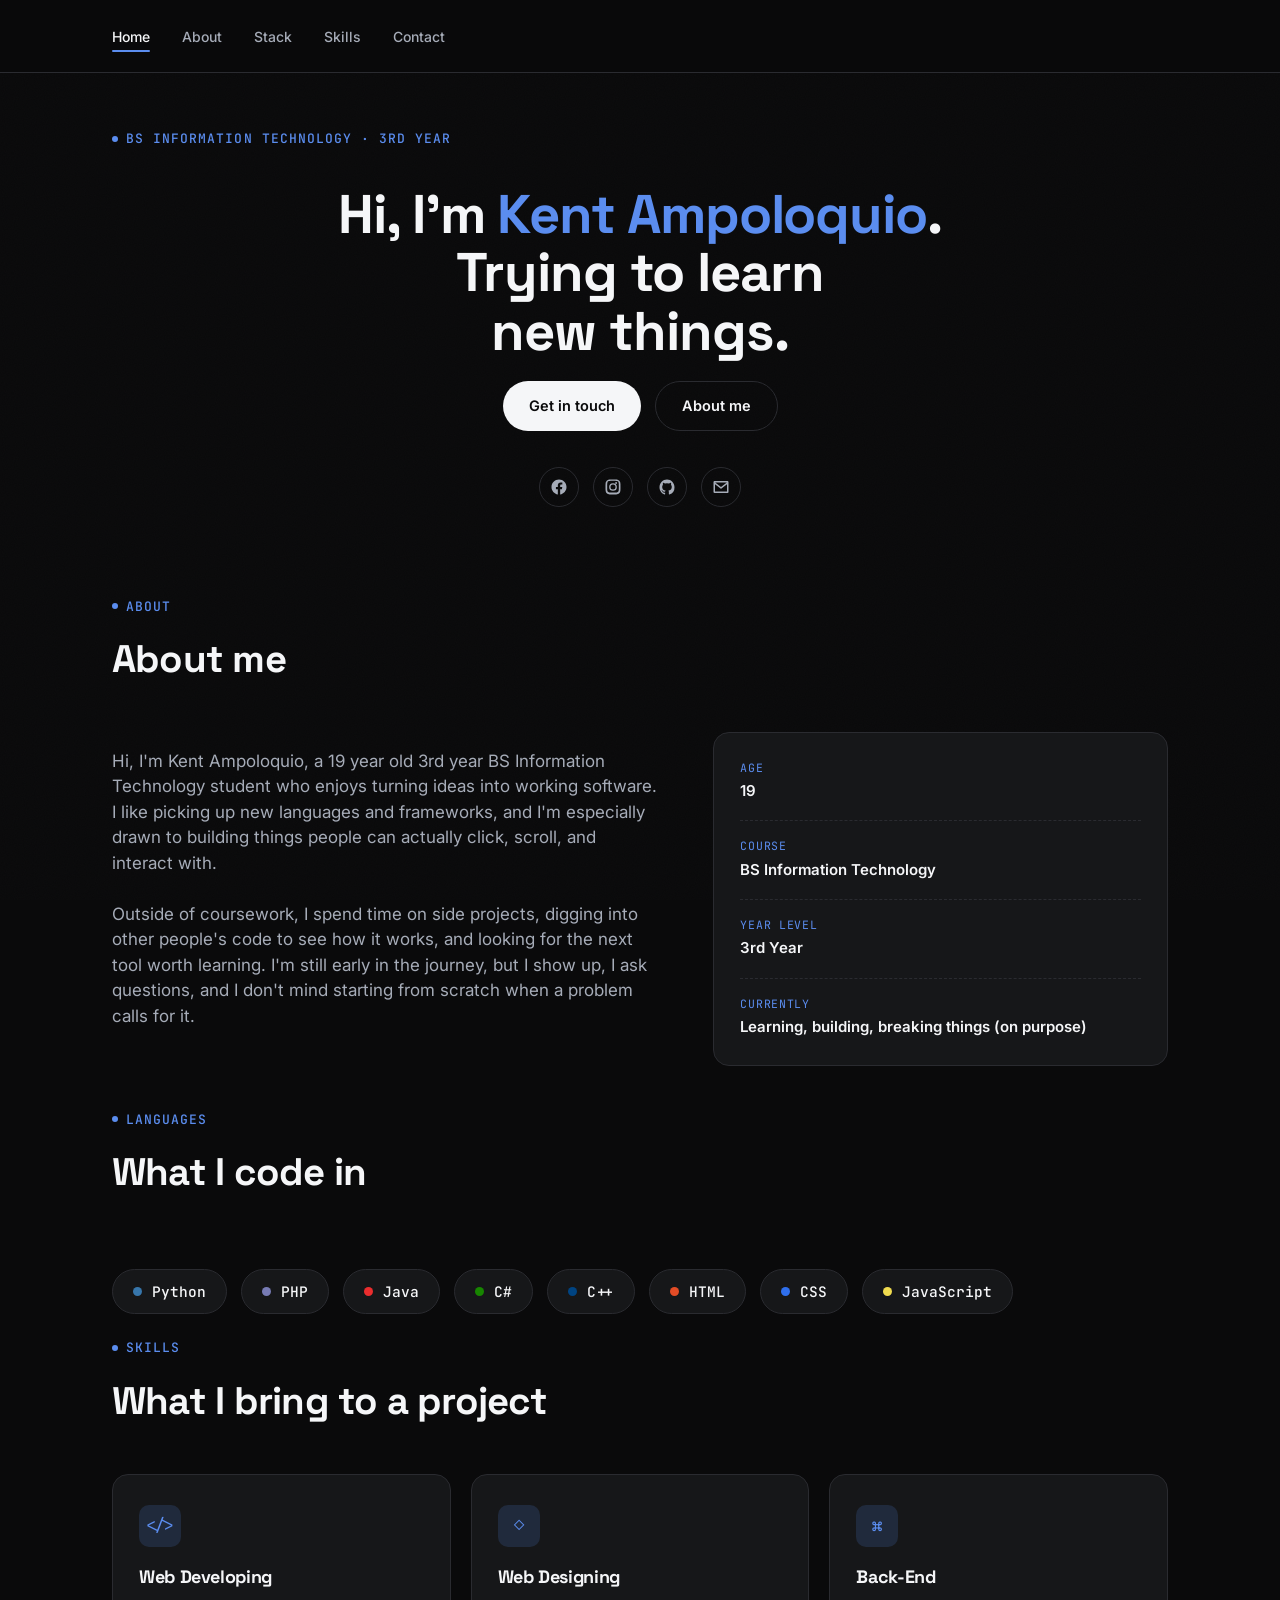
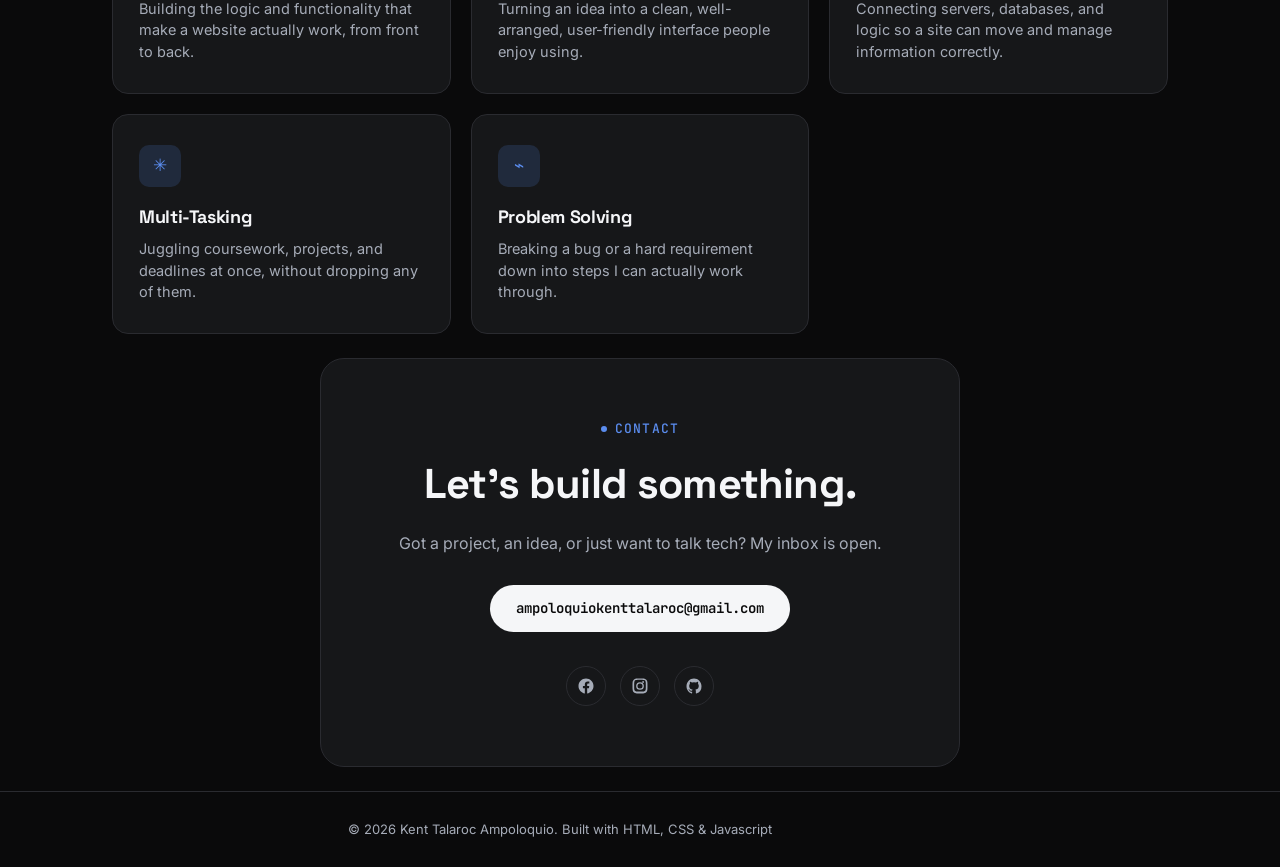
==== commit 7eef241c: "Add files via upload" ====
--- a/index.html
+++ b/index.html
@@ -1,4 +1,4 @@
-<!doctype html>  
+<!doctype html>
 <html lang="en">
   <head>
     <meta charset="UTF-8" />
@@ -17,13 +17,18 @@
 
     <header class="site-header">
       <nav class="nav container">
-        <ul class="nav-links">
-          <li><a href="#home">Home</a></li>
-          <li><a href="#about">About</a></li>
-          <li><a href="#stack">Stack</a></li>
-          <li><a href="#skills">Skills</a></li>
-          <li><a href="#contact">Contact</a></li>
+        <ul class="nav-links" id="navLinks">
+          <li><a href="#home" class="nav-link">Home</a></li>
+          <li><a href="#about" class="nav-link">About</a></li>
+          <li><a href="#stack" class="nav-link">Stack</a></li>
+          <li><a href="#skills" class="nav-link">Skills</a></li>
+          <li><a href="#contact" class="nav-link">Contact</a></li>
         </ul>
+        <button class="nav-toggle" id="navToggle" aria-label="Toggle navigation" aria-expanded="false">
+          <span></span>
+          <span></span>
+          <span></span>
+        </button>
       </nav>
     </header>
 
@@ -43,60 +48,22 @@
           </div>
 
           <div class="social-row">
-            <a
-              href="https://www.facebook.com/kent.talaroc.ampoloquio"
-              target="_blank"
-              rel="noopener"
-              aria-label="Facebook"
-              class="social-icon"
-            >
-              <svg viewBox="0 0 24 24" fill="currentColor">
-                <path
-                  d="M22 12.06C22 6.5 17.52 2 12 2S2 6.5 2 12.06c0 5.02 3.66 9.18 8.44 9.94v-7.03H7.9v-2.91h2.54V9.85c0-2.51 1.49-3.9 3.77-3.9 1.09 0 2.24.2 2.24.2v2.46h-1.26c-1.24 0-1.63.78-1.63 1.57v1.88h2.78l-.45 2.91h-2.33V22c4.78-.76 8.44-4.92 8.44-9.94z"
-                />
-              </svg>
+            <a href="https://www.facebook.com/kent.talaroc.ampoloquio" target="_blank" rel="noopener" aria-label="Facebook" class="social-icon">
+              <svg viewBox="0 0 24 24" fill="currentColor"><path d="M22 12.06C22 6.5 17.52 2 12 2S2 6.5 2 12.06c0 5.02 3.66 9.18 8.44 9.94v-7.03H7.9v-2.91h2.54V9.85c0-2.51 1.49-3.9 3.77-3.9 1.09 0 2.24.2 2.24.2v2.46h-1.26c-1.24 0-1.63.78-1.63 1.57v1.88h2.78l-.45 2.91h-2.33V22c4.78-.76 8.44-4.92 8.44-9.94z"/></svg>
             </a>
-            <a
-              href="https://www.instagram.com/ryuu_kxn/"
-              target="_blank"
-              rel="noopener"
-              aria-label="Instagram"
-              class="social-icon"
-            >
-              <svg viewBox="0 0 24 24" fill="currentColor">
-                <path
-                  d="M12 2c2.72 0 3.06.01 4.12.06 1.06.05 1.79.22 2.43.47.65.25 1.2.6 1.75 1.15.5.5.85 1.05 1.15 1.75.25.64.42 1.37.47 2.43.05 1.06.06 1.4.06 4.12s-.01 3.06-.06 4.12c-.05 1.06-.22 1.79-.47 2.43a4.9 4.9 0 01-1.15 1.75 4.9 4.9 0 01-1.75 1.15c-.64.25-1.37.42-2.43.47-1.06.05-1.4.06-4.12.06s-3.06-.01-4.12-.06c-1.06-.05-1.79-.22-2.43-.47a4.9 4.9 0 01-1.75-1.15 4.9 4.9 0 01-1.15-1.75c-.25-.64-.42-1.37-.47-2.43C2.01 15.06 2 14.72 2 12s.01-3.06.06-4.12c.05-1.06.22-1.79.47-2.43.25-.65.6-1.2 1.15-1.75A4.9 4.9 0 015.43 2.55c.64-.25 1.37-.42 2.43-.47C8.94 2.01 9.28 2 12 2zm0 1.8c-2.67 0-2.99.01-4.04.06-.87.04-1.34.18-1.65.3-.42.16-.72.36-1.03.67-.31.31-.51.61-.67 1.03-.12.31-.26.78-.3 1.65-.05 1.05-.06 1.37-.06 4.04s.01 2.99.06 4.04c.04.87.18 1.34.3 1.65.16.42.36.72.67 1.03.31.31.61.51 1.03.67.31.12.78.26 1.65.3 1.05.05 1.37.06 4.04.06s2.99-.01 4.04-.06c.87-.04 1.34-.18 1.65-.3.42-.16.72-.36 1.03-.67.31-.31.51-.61.67-1.03.12-.31.26-.78.3-1.65.05-1.05.06-1.37.06-4.04s-.01-2.99-.06-4.04c-.04-.87-.18-1.34-.3-1.65a2.78 2.78 0 00-.67-1.03 2.78 2.78 0 00-1.03-.67c-.31-.12-.78-.26-1.65-.3-1.05-.05-1.37-.06-4.04-.06zm0 3.05a5.15 5.15 0 110 10.3 5.15 5.15 0 010-10.3zm0 1.8a3.35 3.35 0 100 6.7 3.35 3.35 0 000-6.7zm5.35-1.99a1.2 1.2 0 11-2.4 0 1.2 1.2 0 012.4 0z"
-                />
-              </svg>
+            <a href="https://www.instagram.com/ryuu_kxn/" target="_blank" rel="noopener" aria-label="Instagram" class="social-icon">
+              <svg viewBox="0 0 24 24" fill="currentColor"><path d="M12 2c2.72 0 3.06.01 4.12.06 1.06.05 1.79.22 2.43.47.65.25 1.2.6 1.75 1.15.5.5.85 1.05 1.15 1.75.25.64.42 1.37.47 2.43.05 1.06.06 1.4.06 4.12s-.01 3.06-.06 4.12c-.05 1.06-.22 1.79-.47 2.43a4.9 4.9 0 01-1.15 1.75 4.9 4.9 0 01-1.75 1.15c-.64.25-1.37.42-2.43.47-1.06.05-1.4.06-4.12.06s-3.06-.01-4.12-.06c-1.06-.05-1.79-.22-2.43-.47a4.9 4.9 0 01-1.75-1.15 4.9 4.9 0 01-1.15-1.75c-.25-.64-.42-1.37-.47-2.43C2.01 15.06 2 14.72 2 12s.01-3.06.06-4.12c.05-1.06.22-1.79.47-2.43.25-.65.6-1.2 1.15-1.75A4.9 4.9 0 015.43 2.55c.64-.25 1.37-.42 2.43-.47C8.94 2.01 9.28 2 12 2zm0 1.8c-2.67 0-2.99.01-4.04.06-.87.04-1.34.18-1.65.3-.42.16-.72.36-1.03.67-.31.31-.51.61-.67 1.03-.12.31-.26.78-.3 1.65-.05 1.05-.06 1.37-.06 4.04s.01 2.99.06 4.04c.04.87.18 1.34.3 1.65.16.42.36.72.67 1.03.31.31.61.51 1.03.67.31.12.78.26 1.65.3 1.05.05 1.37.06 4.04.06s2.99-.01 4.04-.06c.87-.04 1.34-.18 1.65-.3.42-.16.72-.36 1.03-.67.31-.31.51-.61.67-1.03.12-.31.26-.78.3-1.65.05-1.05.06-1.37.06-4.04s-.01-2.99-.06-4.04c-.04-.87-.18-1.34-.3-1.65a2.78 2.78 0 00-.67-1.03 2.78 2.78 0 00-1.03-.67c-.31-.12-.78-.26-1.65-.3-1.05-.05-1.37-.06-4.04-.06zm0 3.05a5.15 5.15 0 110 10.3 5.15 5.15 0 010-10.3zm0 1.8a3.35 3.35 0 100 6.7 3.35 3.35 0 000-6.7zm5.35-1.99a1.2 1.2 0 11-2.4 0 1.2 1.2 0 012.4 0z"/></svg>
             </a>
-            <a
-              href="https://github.com/Kenttalarocampoloquio"
-              target="_blank"
-              rel="noopener"
-              aria-label="GitHub"
-              class="social-icon"
-            >
-              <svg viewBox="0 0 24 24" fill="currentColor">
-                <path
-                  d="M12 2C6.48 2 2 6.58 2 12.25c0 4.53 2.87 8.37 6.84 9.73.5.1.68-.22.68-.5 0-.24-.01-1.05-.01-1.9-2.78.62-3.37-1.21-3.37-1.21-.45-1.18-1.11-1.5-1.11-1.5-.9-.63.07-.62.07-.62 1 .07 1.53 1.05 1.53 1.05.89 1.56 2.34 1.11 2.91.85.09-.66.35-1.11.63-1.37-2.22-.26-4.56-1.14-4.56-5.06 0-1.12.39-2.03 1.03-2.74-.1-.26-.45-1.31.1-2.73 0 0 .84-.27 2.75 1.05a9.3 9.3 0 015 0c1.91-1.32 2.75-1.05 2.75-1.05.55 1.42.2 2.47.1 2.73.64.71 1.03 1.62 1.03 2.74 0 3.93-2.34 4.79-4.57 5.05.36.32.68.94.68 1.9 0 1.37-.01 2.48-.01 2.81 0 .28.18.61.69.5A10.03 10.03 0 0022 12.25C22 6.58 17.52 2 12 2z"
-                />
-              </svg>
+            <a href="https://github.com/Kenttalarocampoloquio" target="_blank" rel="noopener" aria-label="GitHub" class="social-icon">
+              <svg viewBox="0 0 24 24" fill="currentColor"><path d="M12 2C6.48 2 2 6.58 2 12.25c0 4.53 2.87 8.37 6.84 9.73.5.1.68-.22.68-.5 0-.24-.01-1.05-.01-1.9-2.78.62-3.37-1.21-3.37-1.21-.45-1.18-1.11-1.5-1.11-1.5-.9-.63.07-.62.07-.62 1 .07 1.53 1.05 1.53 1.05.89 1.56 2.34 1.11 2.91.85.09-.66.35-1.11.63-1.37-2.22-.26-4.56-1.14-4.56-5.06 0-1.12.39-2.03 1.03-2.74-.1-.26-.45-1.31.1-2.73 0 0 .84-.27 2.75 1.05a9.3 9.3 0 015 0c1.91-1.32 2.75-1.05 2.75-1.05.55 1.42.2 2.47.1 2.73.64.71 1.03 1.62 1.03 2.74 0 3.93-2.34 4.79-4.57 5.05.36.32.68.94.68 1.9 0 1.37-.01 2.48-.01 2.81 0 .28.18.61.69.5A10.03 10.03 0 0022 12.25C22 6.58 17.52 2 12 2z"/></svg>
             </a>
-            <a
-              href="mailto:ampoloquiokenttalaroc@gmail.com"
-              aria-label="Email"
-              class="social-icon"
-            >
-              <svg viewBox="0 0 24 24" fill="currentColor">
-                <path
-                  d="M2 5.5C2 4.67 2.67 4 3.5 4h17c.83 0 1.5.67 1.5 1.5v13c0 .83-.67 1.5-1.5 1.5h-17A1.5 1.5 0 012 18.5v-13zm2.2.5l7.8 5.98L19.8 6H4.2zM20 8.3l-7.4 5.68a1 1 0 01-1.2 0L4 8.3V18h16V8.3z"
-                />
-              </svg>
+            <a href="mailto:ampoloquiokenttalaroc@gmail.com" aria-label="Email" class="social-icon">
+              <svg viewBox="0 0 24 24" fill="currentColor"><path d="M2 5.5C2 4.67 2.67 4 3.5 4h17c.83 0 1.5.67 1.5 1.5v13c0 .83-.67 1.5-1.5 1.5h-17A1.5 1.5 0 012 18.5v-13zm2.2.5l7.8 5.98L19.8 6H4.2zM20 8.3l-7.4 5.68a1 1 0 01-1.2 0L4 8.3V18h16V8.3z"/></svg>
             </a>
           </div>
         </div>
+      </section>
 
-      </section>
       <section id="about" class="about container">
         <div class="section-head reveal">
           <p class="eyebrow"><span class="dot"></span> About</p>
@@ -115,7 +82,6 @@
             tool worth learning. I'm still early in the journey, but I show up,
             I ask questions, and I don't mind starting from scratch when a
             problem calls for it.
-            <br /><br />
           </p>
           <div class="about-facts reveal" style="--delay: 0.1s">
             <div class="fact">
@@ -132,13 +98,12 @@
             </div>
             <div class="fact">
               <span class="fact-label">Currently</span>
-              <span class="fact-value"
-                >Learning, building, breaking things (on purpose)</span
-              >
+              <span class="fact-value">Learning, building, breaking things (on purpose)</span>
             </div>
           </div>
         </div>
       </section>
+
       <section id="stack" class="stack container">
         <div class="section-head reveal"><br>
           <p class="eyebrow"><span class="dot"></span> Languages</p>
@@ -156,6 +121,7 @@
         </div>
         <br />
       </section>
+
       <section id="skills" class="skills container">
         <div class="section-head reveal">
           <p class="eyebrow"><span class="dot"></span> Skills</p>
@@ -165,97 +131,48 @@
           <div class="skill-card reveal">
             <span class="skill-tag">&lt;/&gt;</span>
             <h3>Web Developing</h3>
-            <p>
-              Building the logic and functionality that make a website actually
-              work, from front to back.
-            </p>
+            <p>Building the logic and functionality that make a website actually work, from front to back.</p>
           </div>
           <div class="skill-card reveal" style="--delay: 0.05s">
             <span class="skill-tag">◇</span>
             <h3>Web Designing</h3>
-            <p>
-              Turning an idea into a clean, well-arranged, user-friendly
-              interface people enjoy using.
-            </p>
+            <p>Turning an idea into a clean, well-arranged, user-friendly interface people enjoy using.</p>
           </div>
           <div class="skill-card reveal" style="--delay: 0.1s">
             <span class="skill-tag">⌘</span>
             <h3>Back-End</h3>
-            <p>
-              Connecting servers, databases, and logic so a site can move and
-              manage information correctly.
-            </p>
+            <p>Connecting servers, databases, and logic so a site can move and manage information correctly.</p>
           </div>
           <div class="skill-card reveal" style="--delay: 0.15s">
             <span class="skill-tag">✳</span>
             <h3>Multi-Tasking</h3>
-            <p>
-              Juggling coursework, projects, and deadlines at once, without
-              dropping any of them.
-            </p>
+            <p>Juggling coursework, projects, and deadlines at once, without dropping any of them.</p>
           </div>
           <div class="skill-card reveal" style="--delay: 0.2s">
             <span class="skill-tag">⌁</span>
             <h3>Problem Solving</h3>
-            <p>
-              Breaking a bug or a hard requirement down into steps I can
-              actually work through.
-            </p>
+            <p>Breaking a bug or a hard requirement down into steps I can actually work through.</p>
           </div>
         </div>
       </section>
+
       <br />
+
       <section id="contact" class="contact container">
         <div class="contact-card reveal">
           <p class="eyebrow"><span class="dot"></span> Contact</p>
           <h2>Let's build something.</h2>
-          <p class="contact-sub">
-            Got a project, an idea, or just want to talk tech? My inbox is open.
-          </p>
-          <a
-            href="mailto:ampoloquiokenttalaroc@gmail.com"
-            class="btn btn-primary email-btn"
-            >ampoloquiokenttalaroc@gmail.com</a
-          >
+          <p class="contact-sub">Got a project, an idea, or just want to talk tech? My inbox is open.</p>
+          <a href="mailto:ampoloquiokenttalaroc@gmail.com" class="btn btn-primary email-btn">ampoloquiokenttalaroc@gmail.com</a>
           <div class="social-row center">
-            <a
-              href="https://www.facebook.com/kent.talaroc.ampoloquio"
-              target="_blank"
-              rel="noopener"
-              aria-label="Facebook"
-              class="social-icon"
-            >
-              <svg viewBox="0 0 24 24" fill="currentColor">
-                <path
-                  d="M22 12.06C22 6.5 17.52 2 12 2S2 6.5 2 12.06c0 5.02 3.66 9.18 8.44 9.94v-7.03H7.9v-2.91h2.54V9.85c0-2.51 1.49-3.9 3.77-3.9 1.09 0 2.24.2 2.24.2v2.46h-1.26c-1.24 0-1.63.78-1.63 1.57v1.88h2.78l-.45 2.91h-2.33V22c4.78-.76 8.44-4.92 8.44-9.94z"
-                />
-              </svg>
+            <a href="https://www.facebook.com/kent.talaroc.ampoloquio" target="_blank" rel="noopener" aria-label="Facebook" class="social-icon">
+              <svg viewBox="0 0 24 24" fill="currentColor"><path d="M22 12.06C22 6.5 17.52 2 12 2S2 6.5 2 12.06c0 5.02 3.66 9.18 8.44 9.94v-7.03H7.9v-2.91h2.54V9.85c0-2.51 1.49-3.9 3.77-3.9 1.09 0 2.24.2 2.24.2v2.46h-1.26c-1.24 0-1.63.78-1.63 1.57v1.88h2.78l-.45 2.91h-2.33V22c4.78-.76 8.44-4.92 8.44-9.94z"/></svg>
             </a>
-            <a
-              href="https://www.instagram.com/ryuu_kxn/"
-              target="_blank"
-              rel="noopener"
-              aria-label="Instagram"
-              class="social-icon"
-            >
-              <svg viewBox="0 0 24 24" fill="currentColor">
-                <path
-                  d="M12 2c2.72 0 3.06.01 4.12.06 1.06.05 1.79.22 2.43.47.65.25 1.2.6 1.75 1.15.5.5.85 1.05 1.15 1.75.25.64.42 1.37.47 2.43.05 1.06.06 1.4.06 4.12s-.01 3.06-.06 4.12c-.05 1.06-.22 1.79-.47 2.43a4.9 4.9 0 01-1.15 1.75 4.9 4.9 0 01-1.75 1.15c-.64.25-1.37.42-2.43.47-1.06.05-1.4.06-4.12.06s-3.06-.01-4.12-.06c-1.06-.05-1.79-.22-2.43-.47a4.9 4.9 0 01-1.75-1.15 4.9 4.9 0 01-1.15-1.75c-.25-.64-.42-1.37-.47-2.43C2.01 15.06 2 14.72 2 12s.01-3.06.06-4.12c.05-1.06.22-1.79.47-2.43.25-.65.6-1.2 1.15-1.75A4.9 4.9 0 015.43 2.55c.64-.25 1.37-.42 2.43-.47C8.94 2.01 9.28 2 12 2zm0 1.8c-2.67 0-2.99.01-4.04.06-.87.04-1.34.18-1.65.3-.42.16-.72.36-1.03.67-.31.31-.51.61-.67 1.03-.12.31-.26.78-.3 1.65-.05 1.05-.06 1.37-.06 4.04s.01 2.99.06 4.04c.04.87.18 1.34.3 1.65.16.42.36.72.67 1.03.31.31.61.51 1.03.67.31.12.78.26 1.65.3 1.05.05 1.37.06 4.04.06s2.99-.01 4.04-.06c.87-.04 1.34-.18 1.65-.3.42-.16.72-.36 1.03-.67.31-.31.51-.61.67-1.03.12-.31.26-.78.3-1.65.05-1.05.06-1.37.06-4.04s-.01-2.99-.06-4.04c-.04-.87-.18-1.34-.3-1.65a2.78 2.78 0 00-.67-1.03 2.78 2.78 0 00-1.03-.67c-.31-.12-.78-.26-1.65-.3-1.05-.05-1.37-.06-4.04-.06zm0 3.05a5.15 5.15 0 110 10.3 5.15 5.15 0 010-10.3zm0 1.8a3.35 3.35 0 100 6.7 3.35 3.35 0 000-6.7zm5.35-1.99a1.2 1.2 0 11-2.4 0 1.2 1.2 0 012.4 0z"
-                />
-              </svg>
+            <a href="https://www.instagram.com/ryuu_kxn/" target="_blank" rel="noopener" aria-label="Instagram" class="social-icon">
+              <svg viewBox="0 0 24 24" fill="currentColor"><path d="M12 2c2.72 0 3.06.01 4.12.06 1.06.05 1.79.22 2.43.47.65.25 1.2.6 1.75 1.15.5.5.85 1.05 1.15 1.75.25.64.42 1.37.47 2.43.05 1.06.06 1.4.06 4.12s-.01 3.06-.06 4.12c-.05 1.06-.22 1.79-.47 2.43a4.9 4.9 0 01-1.15 1.75 4.9 4.9 0 01-1.75 1.15c-.64.25-1.37.42-2.43.47-1.06.05-1.4.06-4.12.06s-3.06-.01-4.12-.06c-1.06-.05-1.79-.22-2.43-.47a4.9 4.9 0 01-1.75-1.15 4.9 4.9 0 01-1.15-1.75c-.25-.64-.42-1.37-.47-2.43C2.01 15.06 2 14.72 2 12s.01-3.06.06-4.12c.05-1.06.22-1.79.47-2.43.25-.65.6-1.2 1.15-1.75A4.9 4.9 0 015.43 2.55c.64-.25 1.37-.42 2.43-.47C8.94 2.01 9.28 2 12 2zm0 1.8c-2.67 0-2.99.01-4.04.06-.87.04-1.34.18-1.65.3-.42.16-.72.36-1.03.67-.31.31-.51.61-.67 1.03-.12.31-.26.78-.3 1.65-.05 1.05-.06 1.37-.06 4.04s.01 2.99.06 4.04c.04.87.18 1.34.3 1.65.16.42.36.72.67 1.03.31.31.61.51 1.03.67.31.12.78.26 1.65.3 1.05.05 1.37.06 4.04.06s2.99-.01 4.04-.06c.87-.04 1.34-.18 1.65-.3.42-.16.72-.36 1.03-.67.31-.31.51-.61.67-1.03.12-.31.26-.78.3-1.65.05-1.05.06-1.37.06-4.04s-.01-2.99-.06-4.04c-.04-.87-.18-1.34-.3-1.65a2.78 2.78 0 00-.67-1.03 2.78 2.78 0 00-1.03-.67c-.31-.12-.78-.26-1.65-.3-1.05-.05-1.37-.06-4.04-.06zm0 3.05a5.15 5.15 0 110 10.3 5.15 5.15 0 010-10.3zm0 1.8a3.35 3.35 0 100 6.7 3.35 3.35 0 000-6.7zm5.35-1.99a1.2 1.2 0 11-2.4 0 1.2 1.2 0 012.4 0z"/></svg>
             </a>
-            <a
-              href="https://github.com/Kenttalarocampoloquio"
-              target="_blank"
-              rel="noopener"
-              aria-label="GitHub"
-              class="social-icon"
-            >
-              <svg viewBox="0 0 24 24" fill="currentColor">
-                <path
-                  d="M12 2C6.48 2 2 6.58 2 12.25c0 4.53 2.87 8.37 6.84 9.73.5.1.68-.22.68-.5 0-.24-.01-1.05-.01-1.9-2.78.62-3.37-1.21-3.37-1.21-.45-1.18-1.11-1.5-1.11-1.5-.9-.63.07-.62.07-.62 1 .07 1.53 1.05 1.53 1.05.89 1.56 2.34 1.11 2.91.85.09-.66.35-1.11.63-1.37-2.22-.26-4.56-1.14-4.56-5.06 0-1.12.39-2.03 1.03-2.74-.1-.26-.45-1.31.1-2.73 0 0 .84-.27 2.75 1.05a9.3 9.3 0 015 0c1.91-1.32 2.75-1.05 2.75-1.05.55 1.42.2 2.47.1 2.73.64.71 1.03 1.62 1.03 2.74 0 3.93-2.34 4.79-4.57 5.05.36.32.68.94.68 1.9 0 1.37-.01 2.48-.01 2.81 0 .28.18.61.69.5A10.03 10.03 0 0022 12.25C22 6.58 17.52 2 12 2z"
-                />
-              </svg>
+            <a href="https://github.com/Kenttalarocampoloquio" target="_blank" rel="noopener" aria-label="GitHub" class="social-icon">
+              <svg viewBox="0 0 24 24" fill="currentColor"><path d="M12 2C6.48 2 2 6.58 2 12.25c0 4.53 2.87 8.37 6.84 9.73.5.1.68-.22.68-.5 0-.24-.01-1.05-.01-1.9-2.78.62-3.37-1.21-3.37-1.21-.45-1.18-1.11-1.5-1.11-1.5-.9-.63.07-.62.07-.62 1 .07 1.53 1.05 1.53 1.05.89 1.56 2.34 1.11 2.91.85.09-.66.35-1.11.63-1.37-2.22-.26-4.56-1.14-4.56-5.06 0-1.12.39-2.03 1.03-2.74-.1-.26-.45-1.31.1-2.73 0 0 .84-.27 2.75 1.05a9.3 9.3 0 015 0c1.91-1.32 2.75-1.05 2.75-1.05.55 1.42.2 2.47.1 2.73.64.71 1.03 1.62 1.03 2.74 0 3.93-2.34 4.79-4.57 5.05.36.32.68.94.68 1.9 0 1.37-.01 2.48-.01 2.81 0 .28.18.61.69.5A10.03 10.03 0 0022 12.25C22 6.58 17.52 2 12 2z"/></svg>
             </a>
           </div>
         </div>
@@ -264,10 +181,9 @@
     </main>
 
     <footer class="site-footer">
-      <p class="container">
-        &copy; 2026 Kent Talaroc Ampoloquio. Built with HTML, CSS &amp; Javascript
-      </p>
+      <p class="container">&copy; 2026 Kent Talaroc Ampoloquio. Built with HTML, CSS &amp; Javascript</p>
     </footer>
+
     <script src="function.js"></script>
   </body>
 </html>
--- a/styles.css
+++ b/styles.css
@@ -114,6 +114,8 @@
   }
 }
 
+/* ─── HEADER & NAV ─── */
+
 .site-header {
   position: sticky;
   top: 0;
@@ -188,11 +190,63 @@
   color: var(--bg);
 }
 
+/* Mobile nav — hamburger toggle */
+.nav-toggle {
+  display: none;
+  flex-direction: column;
+  justify-content: center;
+  gap: 5px;
+  background: none;
+  border: none;
+  cursor: pointer;
+  padding: 6px;
+  z-index: 60;
+}
+
+.nav-toggle span {
+  display: block;
+  width: 24px;
+  height: 2px;
+  background: var(--ink);
+  border-radius: 2px;
+  transition: transform .25s ease, opacity .25s ease;
+}
+
+.nav-toggle.open span:nth-child(1) { transform: translateY(7px) rotate(45deg); }
+.nav-toggle.open span:nth-child(2) { opacity: 0; }
+.nav-toggle.open span:nth-child(3) { transform: translateY(-7px) rotate(-45deg); }
+
 @media (max-width: 780px) {
+  .nav-toggle {
+    display: flex;
+  }
+
   .nav-links {
     display: none;
-  }
-}
+    position: fixed;
+    inset: 72px 0 0 0;
+    background: rgba(10, 10, 11, 0.97);
+    backdrop-filter: blur(12px);
+    flex-direction: column;
+    align-items: center;
+    justify-content: center;
+    gap: 40px;
+    z-index: 55;
+  }
+
+  .nav-links.open {
+    display: flex;
+  }
+
+  .nav-links a {
+    font-size: 22px;
+    font-family: var(--font-display);
+    font-weight: 600;
+    color: var(--ink);
+  }
+}
+
+/* ─── HERO ─── */
 
 .hero {
   display: flex;
@@ -231,7 +285,43 @@
   display: flex;
   gap: 14px;
   margin-bottom: 36px;
-}
+  flex-wrap: wrap;
+  justify-content: center;
+}
+
+@media (max-width: 480px) {
+  .hero {
+    padding: 40px 20px 64px;
+    align-items: flex-start;
+    text-align: left;
+  }
+
+  .hero-eyebrow {
+    align-self: flex-start;
+  }
+
+  .hero .hero-actions,
+  .hero .social-row {
+    justify-content: flex-start;
+  }
+
+  .hero-text h1 {
+    font-size: clamp(1.9rem, 9vw, 2.6rem);
+    margin-bottom: 18px;
+  }
+
+  .hero-actions {
+    flex-direction: column;
+    width: 100%;
+  }
+
+  .hero-actions .btn {
+    width: 100%;
+    text-align: center;
+  }
+}
+
+/* ─── BUTTONS ─── */
 
 .btn {
   display: inline-flex;
@@ -264,6 +354,8 @@
   transform: translateY(-2px);
 }
 
+/* ─── SOCIAL ROW ─── */
+
 .social-row {
   display: flex;
   gap: 14px;
@@ -297,6 +389,8 @@
   border-color: var(--accent);
   transform: translateY(-3px);
 }
+
+/* ─── EDITOR WINDOW ─── */
 
 .hero-visual {
   position: relative;
@@ -336,17 +430,9 @@
   display: inline-block;
 }
 
-.d.red {
-  background: #ff5f56;
-}
-
-.d.yellow {
-  background: #ffbd2e;
-}
-
-.d.green {
-  background: #27c93f;
-}
+.d.red   { background: #ff5f56; }
+.d.yellow { background: #ffbd2e; }
+.d.green  { background: #27c93f; }
 
 .editor-tab {
   font-family: var(--font-mono);
@@ -370,30 +456,12 @@
   color: #d5d8e6;
 }
 
-.c-key {
-  color: #ff7ab6;
-}
-
-.c-var {
-  color: #8ec6ff;
-}
-
-.c-prop {
-  color: #7fd6c0;
-}
-
-.c-str {
-  color: #ffd479;
-}
-
-.c-num {
-  color: #c3a2ff;
-}
-
-.c-comment {
-  color: #6b7189;
-  font-style: italic;
-}
+.c-key     { color: #ff7ab6; }
+.c-var     { color: #8ec6ff; }
+.c-prop    { color: #7fd6c0; }
+.c-str     { color: #ffd479; }
+.c-num     { color: #c3a2ff; }
+.c-comment { color: #6b7189; font-style: italic; }
 
 .cursor-blink {
   color: #7fd6c0;
@@ -401,9 +469,7 @@
 }
 
 @keyframes blink {
-  50% {
-    opacity: 0;
-  }
+  50% { opacity: 0; }
 }
 
 .photo-chip {
@@ -424,6 +490,8 @@
   object-fit: cover;
 }
 
+/* ─── SECTION SHARED ─── */
+
 .section-head {
   margin-bottom: 44px;
 }
@@ -439,6 +507,22 @@
 #stack {
   padding-top: 20px;
 }
+
+@media (max-width: 600px) {
+  section {
+    padding: 64px 20px;
+  }
+
+  #stack {
+    padding-top: 10px;
+  }
+
+  .container {
+    padding: 0 20px;
+  }
+}
+
+/* ─── ABOUT ─── */
 
 .about-grid {
   display: grid;
@@ -467,7 +551,7 @@
   gap: 4px;
 }
 
-.fact+.fact {
+.fact + .fact {
   padding-top: 16px;
   border-top: 1px dashed var(--line);
 }
@@ -488,8 +572,21 @@
 @media (max-width: 860px) {
   .about-grid {
     grid-template-columns: 1fr;
-  }
-}
+    gap: 36px;
+  }
+}
+
+@media (max-width: 480px) {
+  .about-text {
+    font-size: 15.5px;
+  }
+
+  .about-facts {
+    padding: 20px;
+  }
+}
+
+/* ─── STACK / LANG TAGS ─── */
 
 .tag-grid {
   display: flex;
@@ -525,6 +622,19 @@
   transform: translateY(-3px);
   box-shadow: 0 10px 24px -12px rgba(16, 19, 26, 0.25);
 }
+
+@media (max-width: 480px) {
+  .tag-grid {
+    gap: 10px;
+  }
+
+  .lang-tag {
+    font-size: 13px;
+    padding: 9px 16px;
+  }
+}
+
+/* ─── SKILLS ─── */
 
 .skills-grid {
   display: grid;
@@ -581,7 +691,13 @@
   .skills-grid {
     grid-template-columns: 1fr;
   }
-}
+
+  .skill-card {
+    padding: 22px 20px;
+  }
+}
+
+/* ─── CONTACT ─── */
 
 .contact-card {
   text-align: center;
@@ -612,6 +728,21 @@
   font-size: 14px;
 }
 
+@media (max-width: 600px) {
+  .contact-card {
+    padding: 40px 24px;
+    border-radius: 18px;
+  }
+
+  .email-btn {
+    font-size: 11.5px;
+    padding: 13px 18px;
+    word-break: break-all;
+  }
+}
+
+/* ─── FOOTER ─── */
+
 .site-footer {
   border-top: 1px solid var(--line);
   padding: 28px 0;
@@ -622,4 +753,11 @@
   font-size: 13px;
   color: var(--muted);
   text-align: center;
-}+}
+
+@media (max-width: 480px) {
+  .site-footer p {
+    font-size: 11.5px;
+    padding: 0 20px;
+  }
+}
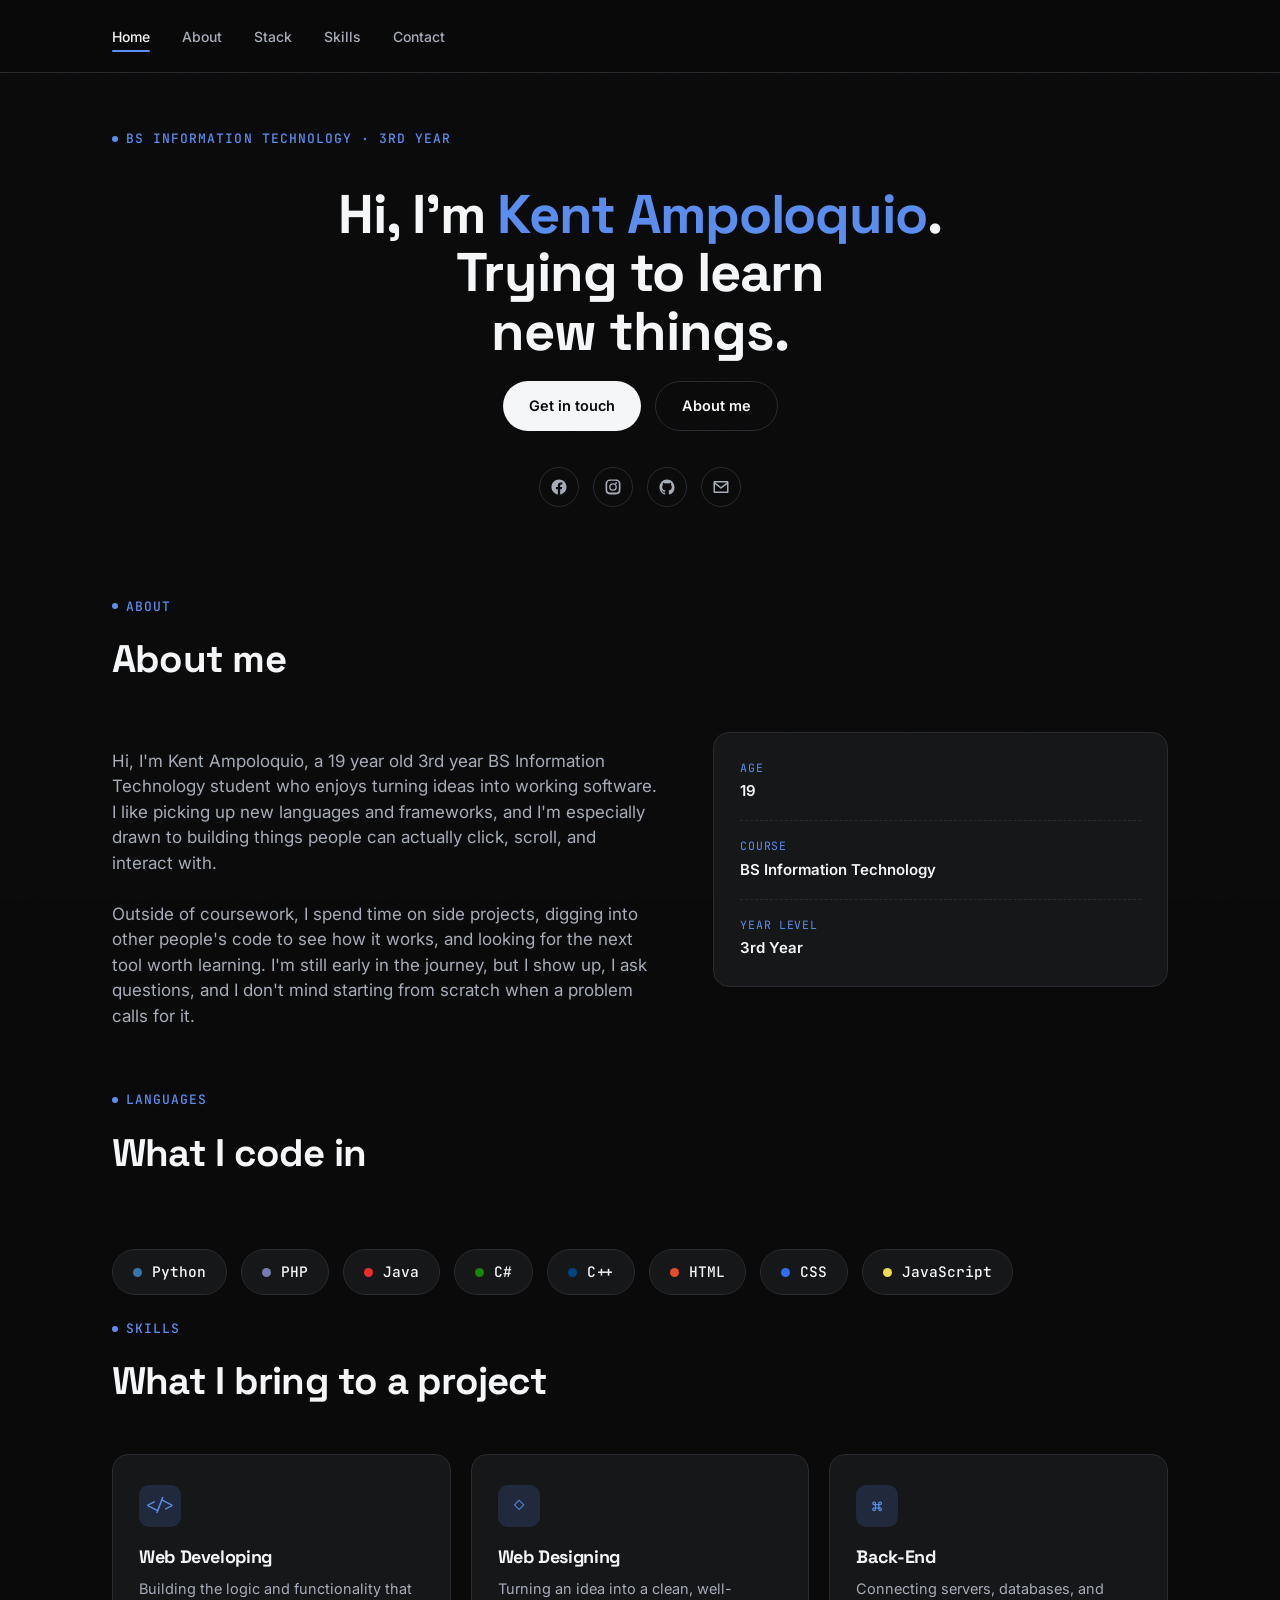
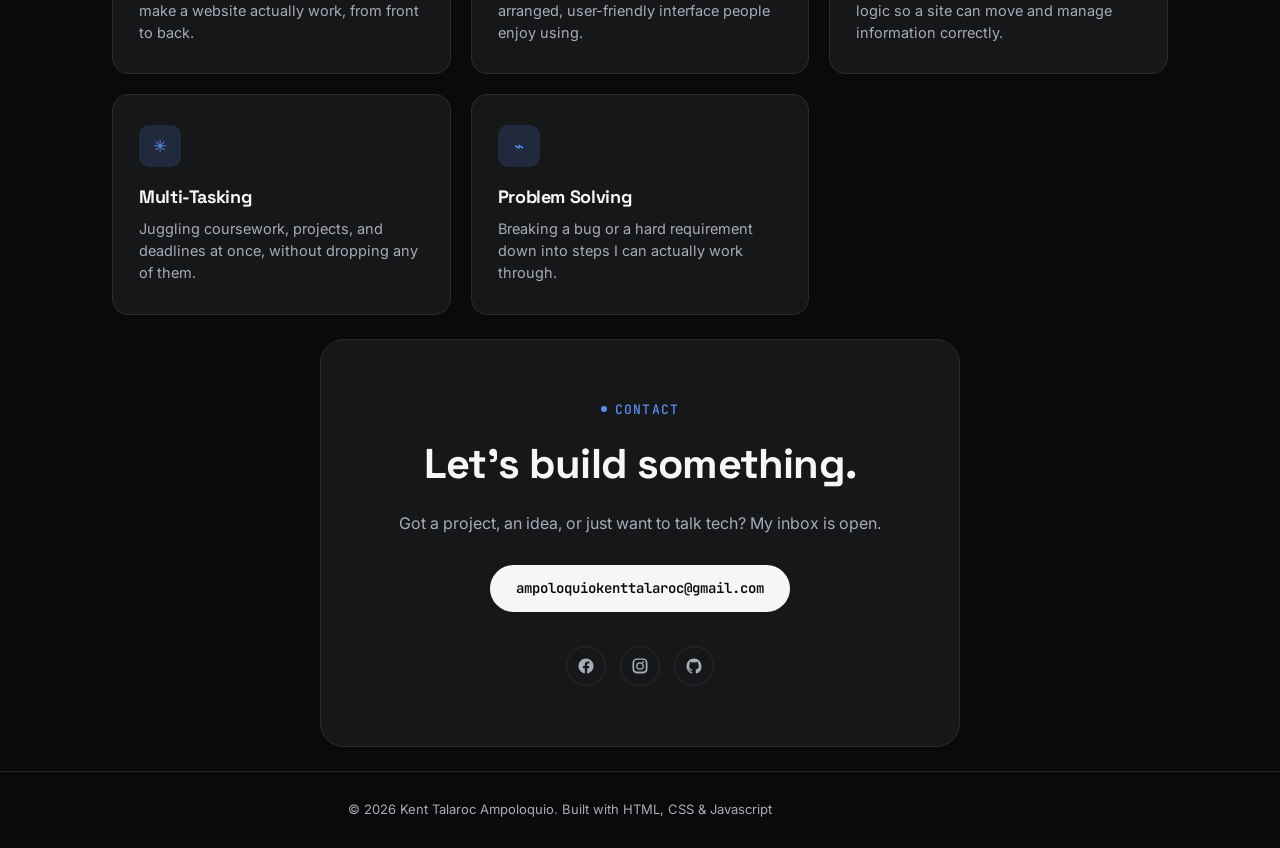
==== commit faa4bc40: "Add files via upload" ====
--- a/index.html
+++ b/index.html
@@ -96,10 +96,6 @@
               <span class="fact-label">Year level</span>
               <span class="fact-value">3rd Year</span>
             </div>
-            <div class="fact">
-              <span class="fact-label">Currently</span>
-              <span class="fact-value">Learning, building, breaking things (on purpose)</span>
-            </div>
           </div>
         </div>
       </section>
--- a/styles.css
+++ b/styles.css
@@ -292,17 +292,17 @@
 @media (max-width: 480px) {
   .hero {
     padding: 40px 20px 64px;
-    align-items: flex-start;
-    text-align: left;
+    align-items: center;
+    text-align: center;
   }
 
   .hero-eyebrow {
-    align-self: flex-start;
+    align-self: center;
   }
 
   .hero .hero-actions,
   .hero .social-row {
-    justify-content: flex-start;
+    justify-content: center;
   }
 
   .hero-text h1 {
